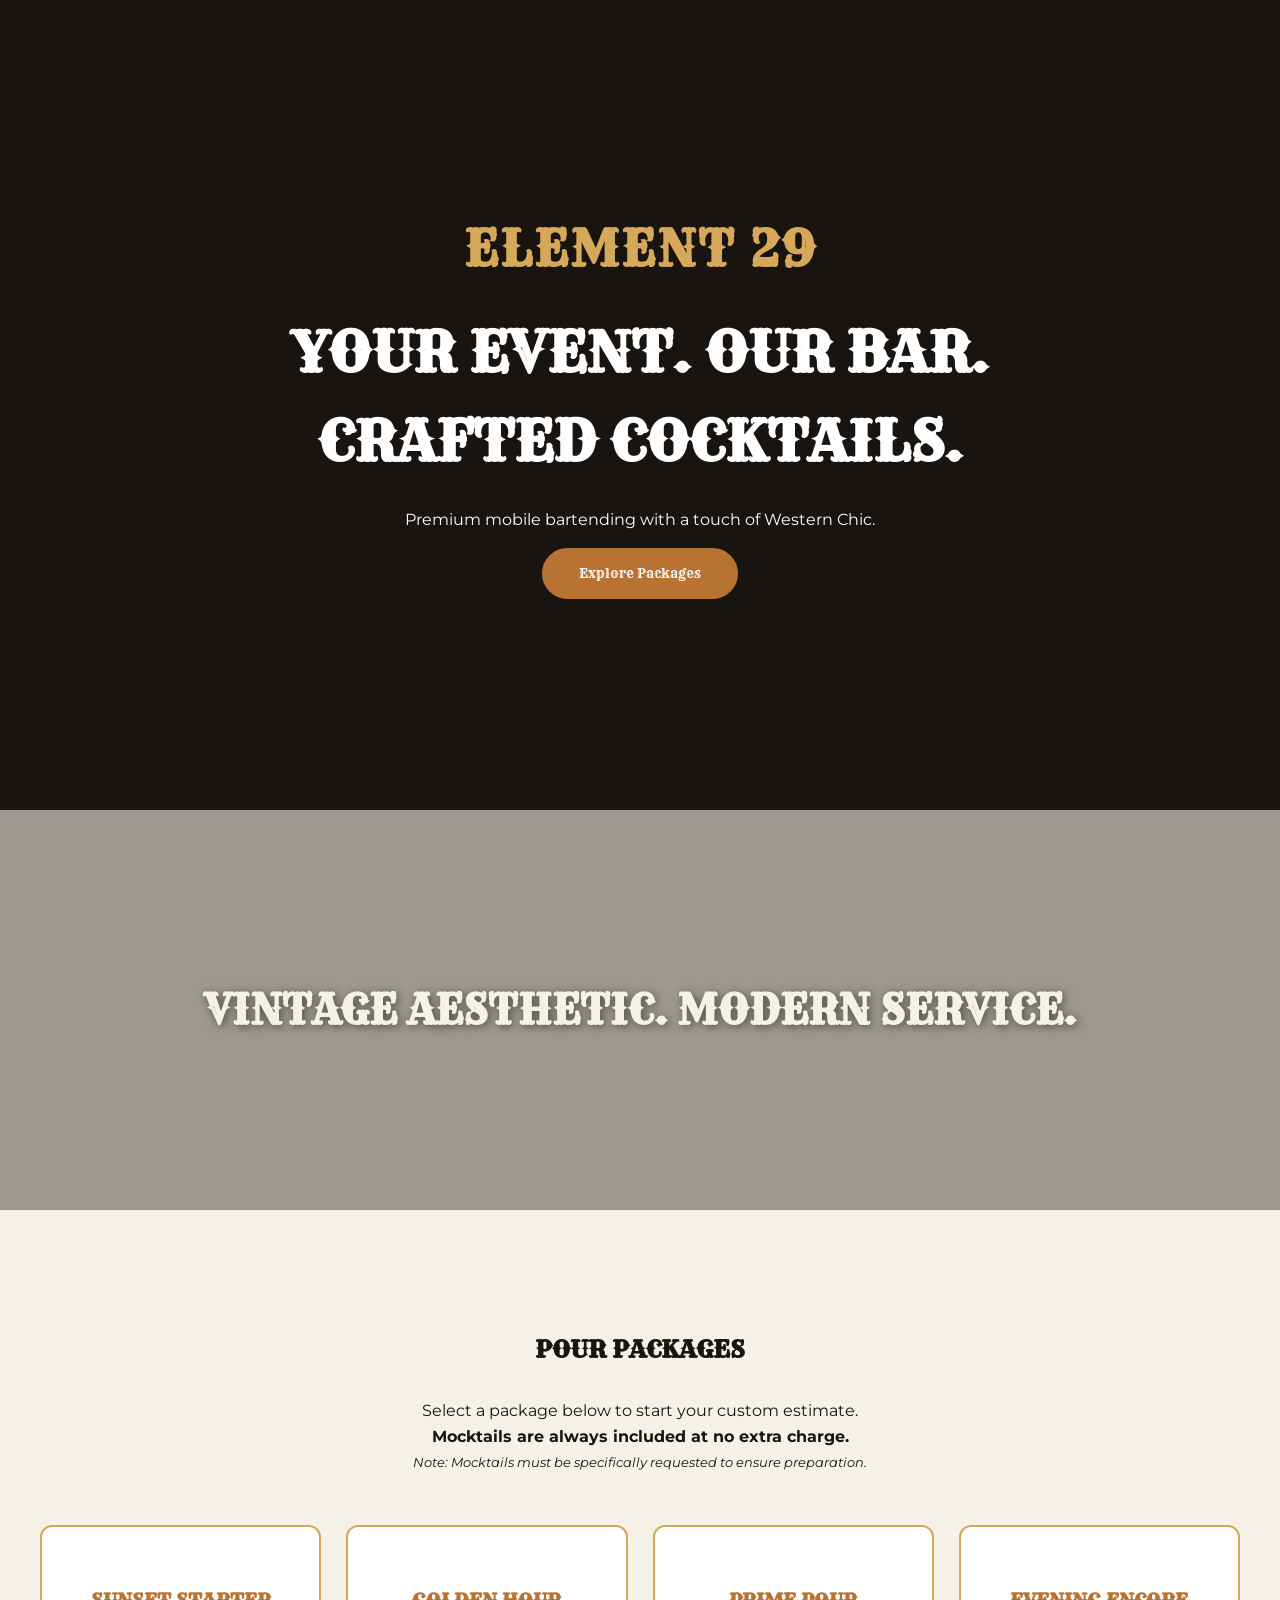
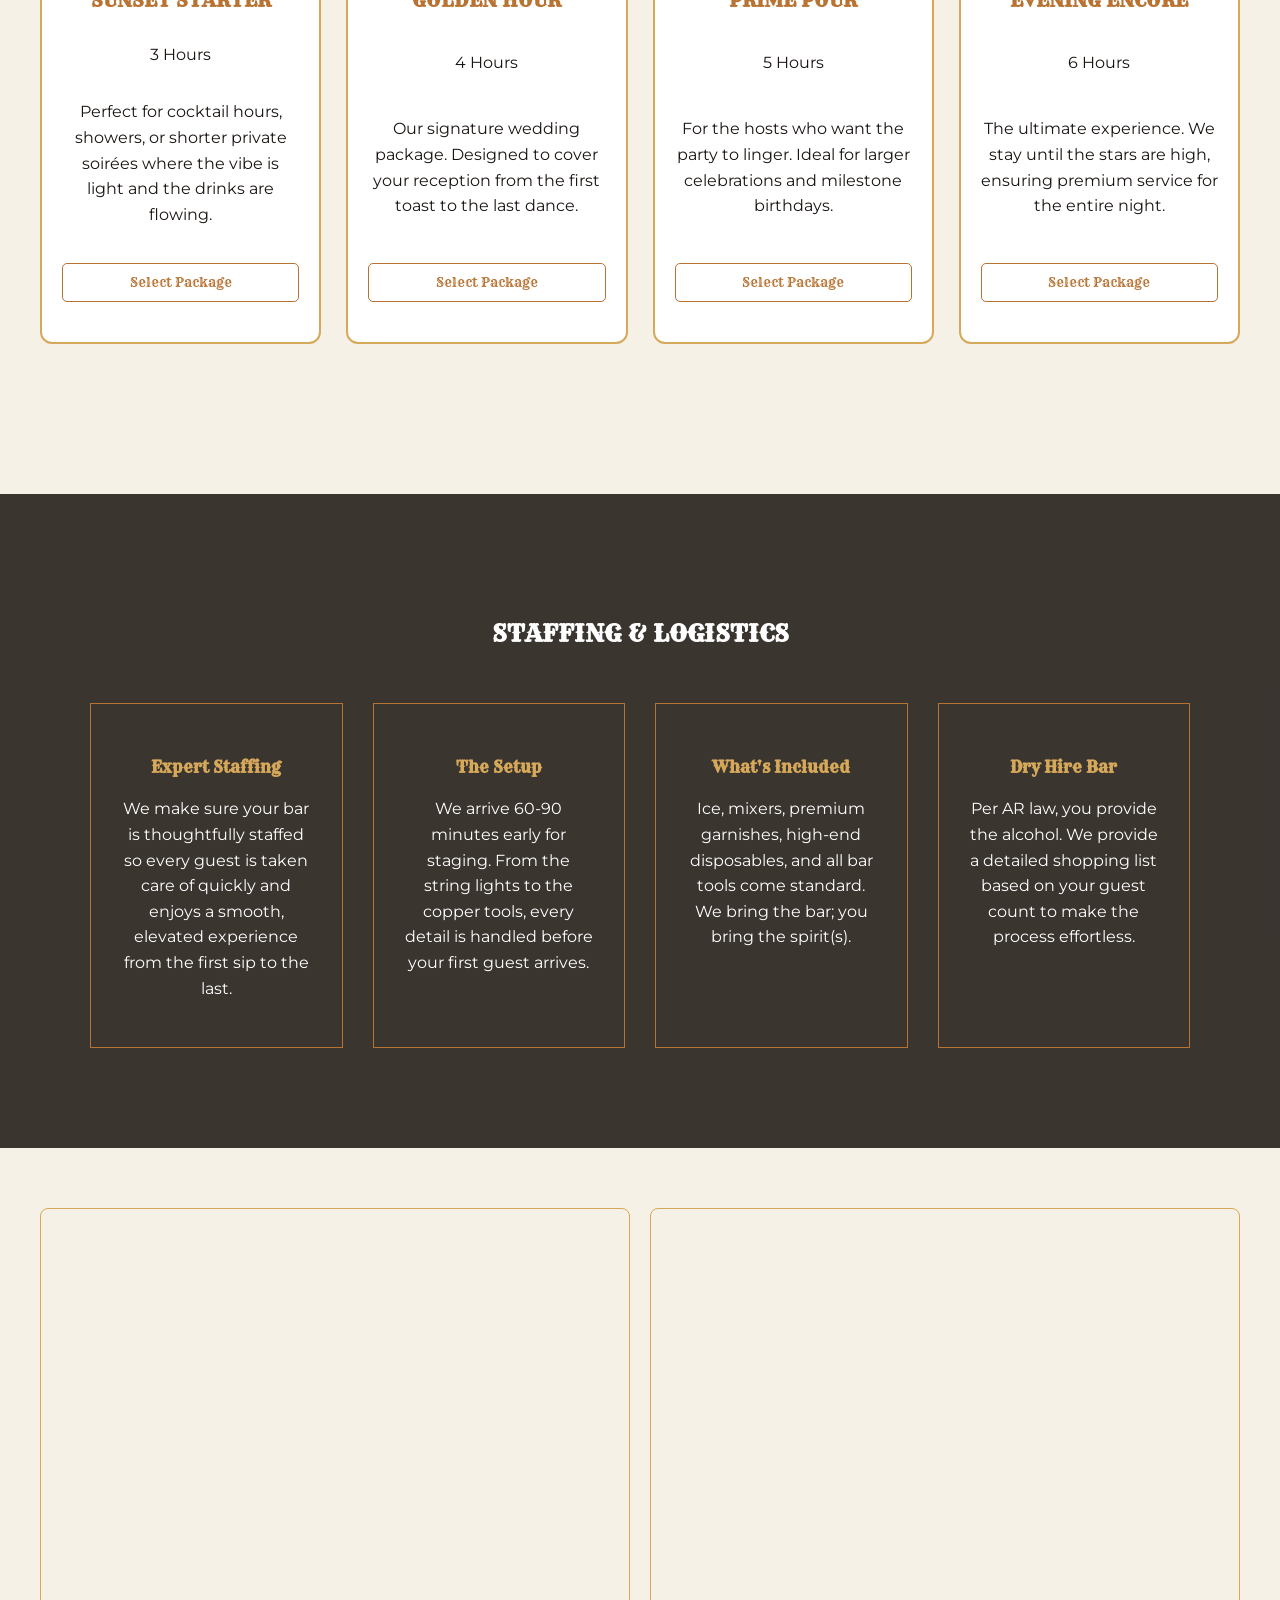
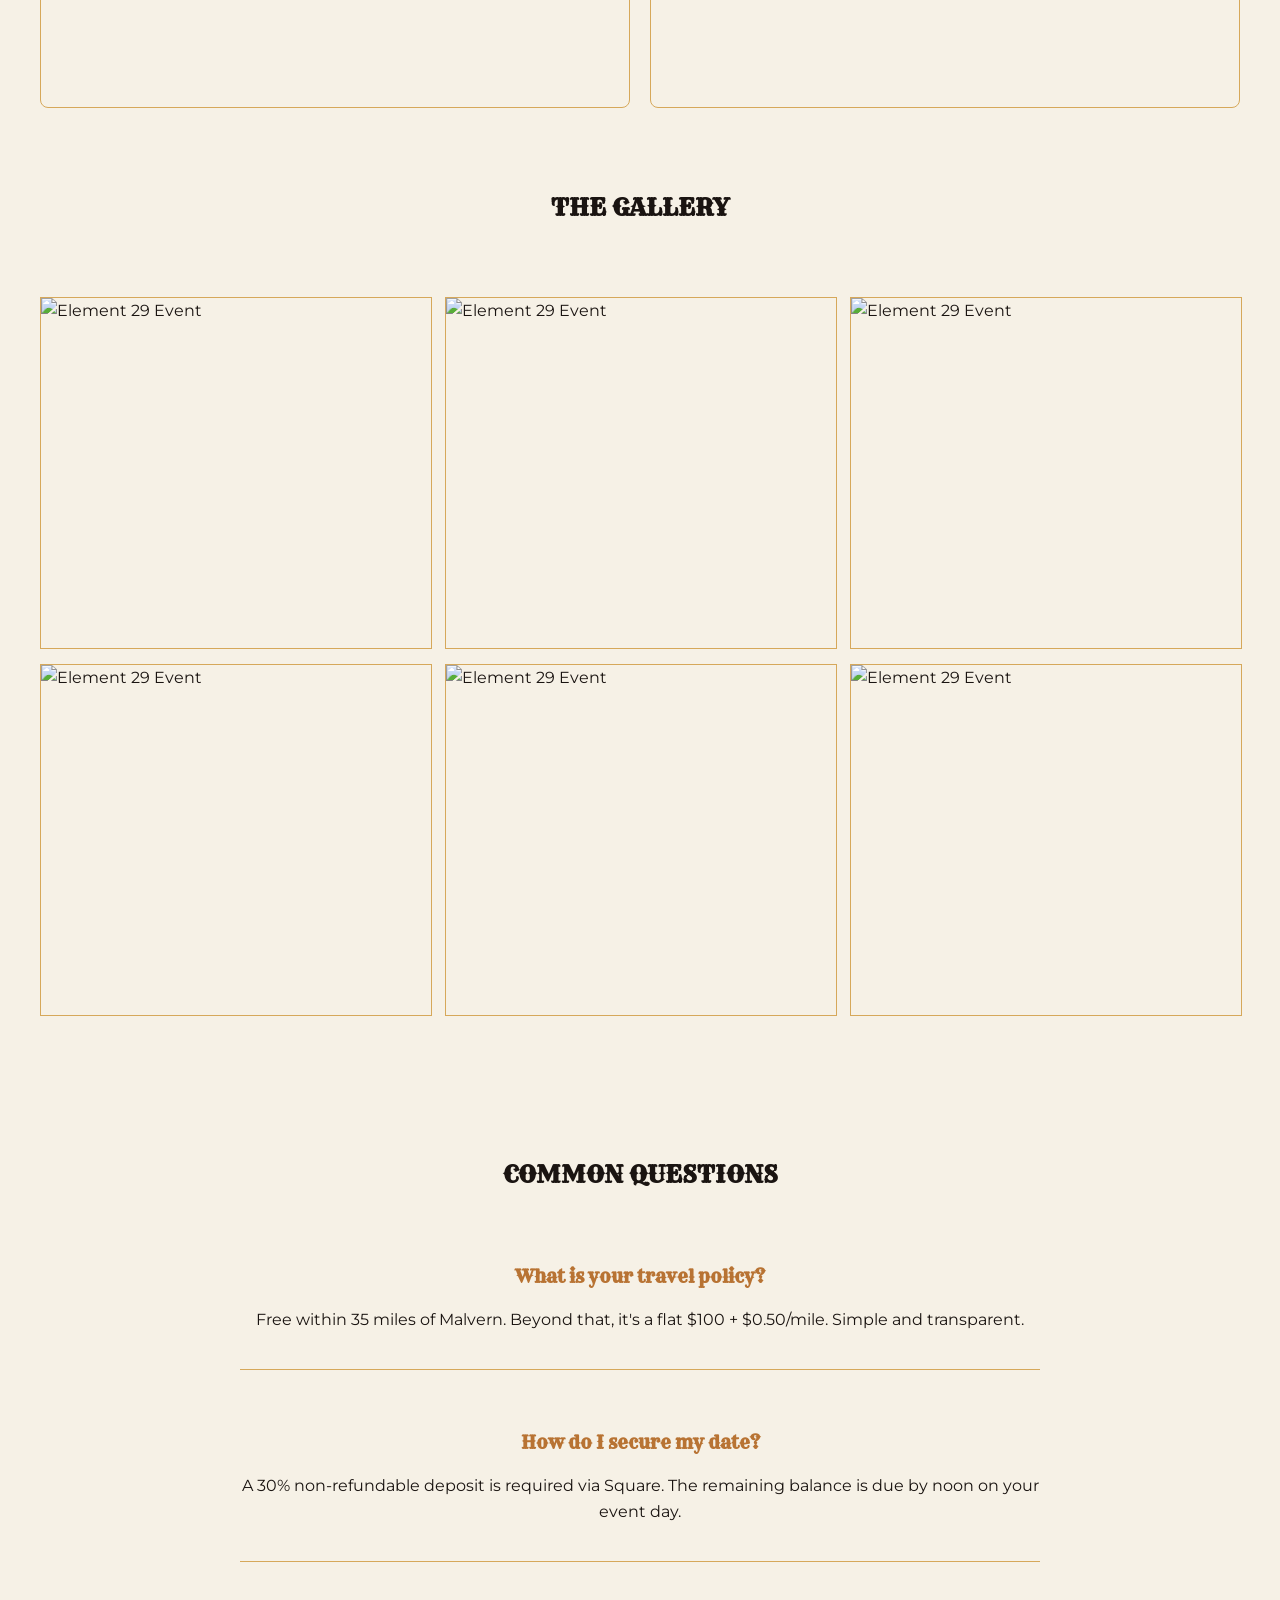
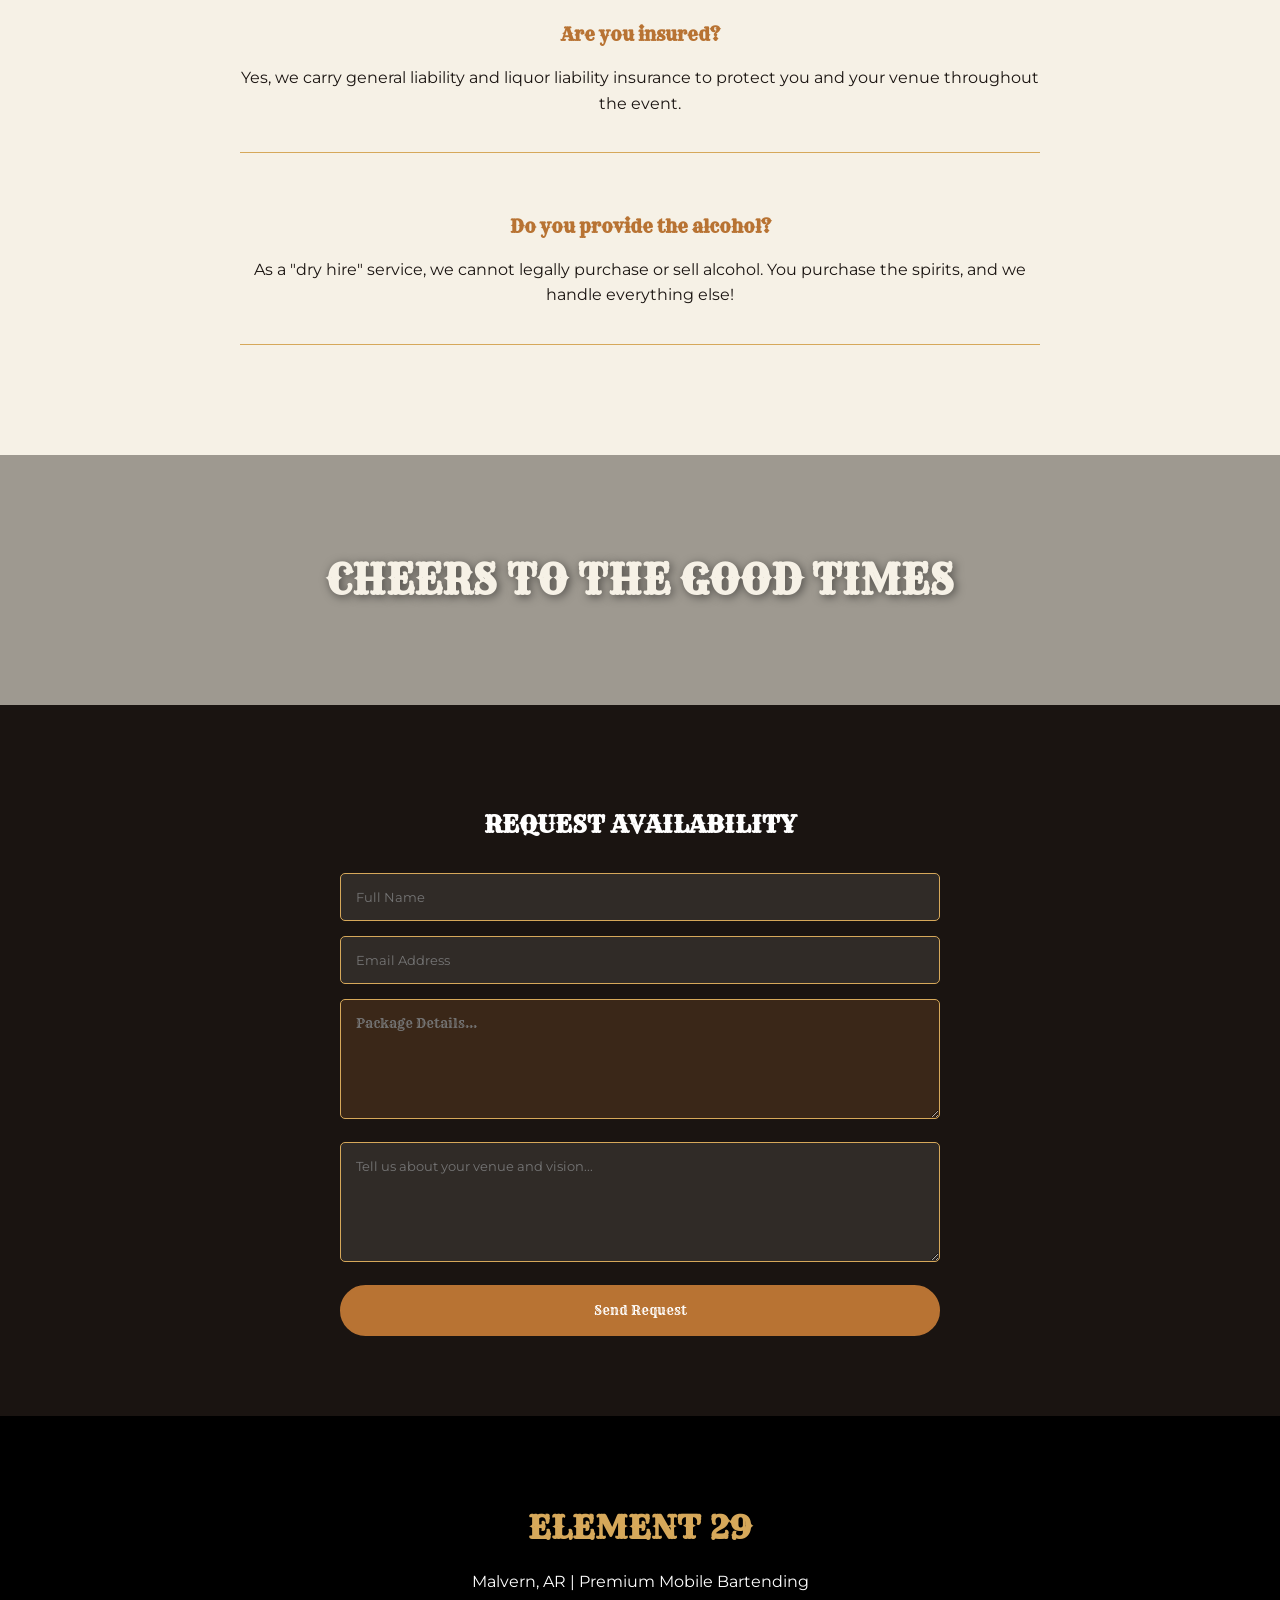
==== index.html @ d972f4d4 "Add files via upload" ====
<!DOCTYPE html>
<html lang="en">
<head>
    <meta charset="UTF-8">
    <meta name="viewport" content="width=device-width, initial-scale=1.0">
    <title>Element 29 | Mobile Bartending</title>
    <link rel="preconnect" href="https://fonts.googleapis.com">
    <link rel="preconnect" href="https://fonts.gstatic.com" crossorigin>
    <link href="https://fonts.googleapis.com/css2?family=Cinzel+Decorative:wght@400;700&family=Rye&family=Montserrat:wght@300;400;600&display=swap" rel="stylesheet">
    <link rel="stylesheet" href="styles.css">
</head>
<body>

    <header class="hero">
        <div class="hero-bg" style="background-image: url('images/hero.jpg');"></div>
        <div class="hero-overlay"></div>
        <div class="hero-content">
            <h1 class="brand-title western-text">Element 29</h1>
            <h2 class="headline">Your event. Our bar. <br>Crafted cocktails.</h2>
            <p class="subhead">Premium mobile bartending with a touch of Western Chic.</p>
            <div class="hero-actions">
                <button class="btn btn-primary" onclick="scrollToSection('packages')">Explore Packages</button>
            </div>
        </div>
    </header>

    <section class="lifestyle-break">
        <div class="break-img" style="background-image: url('images/lifestyle1.jpg');">
            <div class="break-overlay">
                <h2 class="western-text">Vintage Aesthetic. Modern Service.</h2>
            </div>
        </div>
    </section>

    <section class="packages" id="packages">
        <h2 class="section-title western-text">Pour Packages</h2>
        <p class="section-desc">Select a package below to start your custom estimate. <br>
            <strong>Mocktails are always included at no extra charge.</strong><br>
            <small><i>Note: Mocktails must be specifically requested to ensure preparation.</i></small>
        </p>
        
        <div class="package-cards">
            <div class="card" onclick="selectPackage('Sunset Starter', 3)">
                <h3 class="western-text">Sunset Starter</h3>
                <p class="hours">3 Hours</p>
                <p class="pkg-detail">Perfect for cocktail hours, showers, or shorter private soirées where the vibe is light and the drinks are flowing.</p>
                <button class="btn-select">Select Package</button>
            </div>
            <div class="card" onclick="selectPackage('Golden Hour', 4)">
                <h3 class="western-text">Golden Hour</h3>
                <p class="hours">4 Hours</p>
                <p class="pkg-detail">Our signature wedding package. Designed to cover your reception from the first toast to the last dance.</p>
                <button class="btn-select">Select Package</button>
            </div>
            <div class="card" onclick="selectPackage('Prime Pour', 5)">
                <h3 class="western-text">Prime Pour</h3>
                <p class="hours">5 Hours</p>
                <p class="pkg-detail">For the hosts who want the party to linger. Ideal for larger celebrations and milestone birthdays.</p>
                <button class="btn-select">Select Package</button>
            </div>
            <div class="card" onclick="selectPackage('Evening Encore', 6)">
                <h3 class="western-text">Evening Encore</h3>
                <p class="hours">6 Hours</p>
                <p class="pkg-detail">The ultimate experience. We stay until the stars are high, ensuring premium service for the entire night.</p>
                <button class="btn-select">Select Package</button>
            </div>
        </div>
    </section>

    <section id="customizer" class="customizer hidden" style="background-image: url('images/calc-bg.jpg');">
        <div class="calc-container">
            <h3 id="selected-pkg-name" class="western-text">Customize Your Pour</h3>
            <div class="calc-grid">
                <div class="input-group">
                    <label>Guest Count</label>
                    <input type="number" id="calc-guests" value="50" oninput="updateEstimate()">
                </div>
                <div class="input-group">
                    <label>Miles from Hot Springs</label>
                    <input type="number" id="calc-miles" value="0" oninput="updateEstimate()">
                </div>
                <div class="input-group">
                    <label>Extra Hours</label>
                    <input type="number" id="calc-extra-hours" value="0" min="0" oninput="updateEstimate()">
                </div>
                <div class="input-group checkbox-group">
                    <div class="checkbox-container">
                        <input type="checkbox" id="calc-menu" onchange="updateEstimate()">
                        <label>Custom Menu/Signage Upgrade (+$150)</label>
                    </div>
                    <p class="upgrade-desc">Elevate your bar with a custom-designed menu and professional floral/decor accents that match your event’s specific color palette and theme.</p>
                </div>
            </div>

            <div class="estimate-box">
                <div id="estimate-total">$0.00</div>
                <p id="estimate-details">Select options for breakdown</p>
                <button class="btn btn-primary" onclick="scrollToSection('booking')">Request Availability</button>
            </div>
        </div>
    </section>

    <section class="logistics-section" style="background-image: url('images/logistics-bg.jpg');">
        <div class="logistics-overlay">
            <h2 class="section-title white western-text">Staffing & Logistics</h2>
            <div class="logistics-grid">
                <div class="log-card">
                    <h4>Expert Staffing</h4>
                    <p>We make sure your bar is thoughtfully staffed so every guest is taken care of quickly and enjoys a smooth, elevated experience from the first sip to the last.</p>
                </div>
                <div class="log-card">
                    <h4>The Setup</h4>
                    <p>We arrive 60-90 minutes early for staging. From the string lights to the copper tools, every detail is handled before your first guest arrives.</p>
                </div>
                <div class="log-card">
                    <h4>What's Included</h4>
                    <p>Ice, mixers, premium garnishes, high-end disposables, and all bar tools come standard. We bring the bar; you bring the spirit(s).</p>
                </div>
                <div class="log-card">
                    <h4>Dry Hire Bar</h4>
                    <p>Per AR law, you provide the alcohol. We provide a detailed shopping list based on your guest count to make the process effortless.</p>
                </div>
            </div>
        </div>
    </section>

    <section class="mid-page-photo">
        <div class="photo-container">
            <div class="split-photo" style="background-image: url('images/lifestyle2.jpg');"></div>
            <div class="split-photo" style="background-image: url('images/lifestyle3.jpg');"></div>
        </div>
    </section>

    <section class="gallery-section" id="gallery">
        <h2 class="section-title centered western-text">The Gallery</h2>
        <div class="gallery-grid">
            <img src="images/gal1.jpg" class="gallery-item" alt="Element 29 Event">
            <img src="images/gal2.jpg" class="gallery-item" alt="Element 29 Event">
            <img src="images/gal3.jpg" class="gallery-item" alt="Element 29 Event">
            <img src="images/gal4.jpg" class="gallery-item" alt="Element 29 Event">
            <img src="images/gal5.jpg" class="gallery-item" alt="Element 29 Event">
            <img src="images/gal6.jpg" class="gallery-item" alt="Element 29 Event">
        </div>
    </section>

    <section class="faq-section">
        <h2 class="section-title centered western-text">Common Questions</h2>
        <div class="faq-list centered">
            <div class="faq-item">
                <h5>What is your travel policy?</h5>
                <p>Free within 35 miles of Malvern. Beyond that, it's a flat $100 + $0.50/mile. Simple and transparent.</p>
            </div>
            <div class="faq-item">
                <h5>How do I secure my date?</h5>
                <p>A 30% non-refundable deposit is required via Square. The remaining balance is due by noon on your event day.</p>
            </div>
            <div class="faq-item">
                <h5>Are you insured?</h5>
                <p>Yes, we carry general liability and liquor liability insurance to protect you and your venue throughout the event.</p>
            </div>
            <div class="faq-item">
                <h5>Do you provide the alcohol?</h5>
                <p>As a "dry hire" service, we cannot legally purchase or sell alcohol. You purchase the spirits, and we handle everything else!</p>
            </div>
        </div>
    </section>

    <section class="lifestyle-break mini">
        <div class="break-img" style="background-image: url('images/lifestyle4.jpg');">
            <div class="break-overlay">
                <h2 class="western-text">Cheers to the Good Times</h2>
            </div>
        </div>
    </section>

    <section class="booking-section" id="booking">
        <div class="form-container">
            <h2 class="section-title centered western-text">Request Availability</h2>
            <form action="ACTION_URL" method="POST" class="western-form">
                <input type="text" name="name" placeholder="Full Name" required>
                <input type="email" name="email" placeholder="Email Address" required>
                <textarea name="summary" id="form-summary" readonly placeholder="Package Details..."></textarea>
                <textarea name="notes" placeholder="Tell us about your venue and vision..."></textarea>
                <button type="submit" class="btn btn-primary full-width">Send Request</button>
            </form>
        </div>
    </section>

    <footer>
        <h2 class="footer-brand western-text">Element 29</h2>
        <p>Malvern, AR | Premium Mobile Bartending</p>
    </footer>

    <script src="script.js"></script>
</body>
</html>
---- styles.css ----
:root {
    --cream: #F6F1E6;
    --espresso: #1A1411;
    --copper: #B87333;
    --gold: #D6A85A;
    --font-heading: 'Cinzel Decorative', serif;
    --font-western: 'Rye', cursive;
    --font-body: 'Montserrat', sans-serif;
}

body { background-color: var(--cream); color: var(--espresso); font-family: var(--font-body); margin: 0; line-height: 1.6; }
h1, h2, h3 { font-family: var(--font-western); text-transform: uppercase; }
.western-text { font-family: var(--font-western) !important; }
.section-title { text-align: center; margin-bottom: 30px; }
.centered { text-align: center; width: 100%; display: flex; flex-direction: column; align-items: center; }

/* HERO restoration */
.hero {
    height: 90vh; display: flex; align-items: center; justify-content: center;
    text-align: center; position: relative; background: var(--espresso);
}
.hero-bg { position: absolute; width: 100%; height: 100%; background-size: cover; background-position: center; opacity: 0.7; }
.hero-overlay { position: absolute; width: 100%; height: 100%; background: linear-gradient(to bottom, transparent, rgba(26,20,17,0.8)); }
.hero-content { position: relative; z-index: 2; color: white; padding: 20px; }
.brand-title { font-size: 3rem; letter-spacing: 2px; color: var(--gold); margin: 0; }
.headline { font-size: 3.5rem; font-family: var(--font-western); margin: 20px 0; color: white; }

/* LIFESTYLE BREAKS (New Photo Areas) */
.lifestyle-break {
    height: 400px; width: 100%; overflow: hidden; position: relative;
}
.lifestyle-break.mini { height: 250px; }
.break-img {
    width: 100%; height: 100%; background-size: cover; background-position: center; background-attachment: fixed;
}
.break-overlay {
    position: absolute; top: 0; left: 0; width: 100%; height: 100%;
    background: rgba(26, 20, 17, 0.4); display: flex; align-items: center; justify-content: center;
}
.break-overlay h2 {
    color: var(--cream); font-size: 2.5rem; text-shadow: 2px 2px 10px rgba(0,0,0,0.5);
}

.mid-page-photo { padding: 60px 20px; background: var(--cream); }
.photo-container { display: flex; gap: 20px; max-width: 1200px; margin: 0 auto; height: 500px; }
.split-photo { flex: 1; background-size: cover; background-position: center; border: 1px solid var(--gold); border-radius: 8px; }

/* PACKAGES */
.packages { padding: 100px 20px; text-align: center; }
.package-cards { display: grid; grid-template-columns: repeat(auto-fit, minmax(250px, 1fr)); gap: 25px; max-width: 1200px; margin: 50px auto; }
.card { 
    background: white; border: 2px solid var(--gold); padding: 40px 20px; border-radius: 12px; 
    transition: 0.3s; cursor: pointer; display: flex; flex-direction: column; justify-content: space-between;
}
.card:hover { transform: translateY(-10px); box-shadow: 0 10px 30px rgba(184,115,51,0.2); }
.card h3 { color: var(--copper); margin-bottom: 10px; }

/* LOGISTICS */
.logistics-section { background-size: cover; background-attachment: fixed; position: relative; }
.logistics-overlay { background: rgba(26,20,17,0.85); padding: 100px 20px; }
.logistics-grid { display: grid; grid-template-columns: repeat(auto-fit, minmax(250px, 1fr)); gap: 30px; max-width: 1100px; margin: 50px auto 0; }
.log-card { border: 1px solid var(--copper); padding: 30px; color: white; text-align: center; }
.log-card h4 { color: var(--gold); font-family: var(--font-western); margin-bottom: 15px; }
.white { color: white; }

/* BUTTONS */
.btn { padding: 15px 35px; border-radius: 50px; border: 2px solid var(--copper); cursor: pointer; transition: 0.3s; font-family: var(--font-western); }
.btn-primary { background: var(--copper); color: white; }
.btn-primary:hover { background: transparent; color: var(--copper); box-shadow: 0 0 20px var(--gold); }
.btn-select { background: transparent; color: var(--copper); border: 1px solid var(--copper); padding: 10px 20px; margin-top: 20px; font-family: var(--font-western); cursor: pointer; border-radius: 5px; }
.full-width { width: 100%; }

/* GALLERY */
.gallery-grid { display: grid; grid-template-columns: repeat(auto-fit, minmax(300px, 1fr)); gap: 15px; padding: 40px; max-width: 1200px; margin: 0 auto; }
.gallery-item { width: 100%; height: 350px; object-fit: cover; border: 1px solid var(--gold); }

/* CUSTOMIZER Aesthetic Update */
.customizer { padding: 80px 20px; background-size: cover; background-attachment: fixed; display: flex; justify-content: center; }
.calc-container { background: rgba(246, 241, 230, 0.98); max-width: 800px; width: 100%; padding: 50px; border-radius: 15px; border: 3px double var(--copper); text-align: center; }
.calc-grid { display: grid; grid-template-columns: repeat(auto-fit, minmax(200px, 1fr)); gap: 20px; margin-bottom: 30px; }

.input-group label { display: block; font-family: var(--font-western); margin-bottom: 10px; color: var(--espresso); font-size: 0.9rem; }
.input-group input[type="number"] { 
    width: 100%; padding: 12px; border: 1px solid var(--copper); background: var(--cream); 
    font-family: var(--font-western); color: var(--espresso); border-radius: 5px; box-sizing: border-box;
}

.checkbox-group { 
    grid-column: 1 / -1; display: flex; flex-direction: column !important; align-items: center; 
    padding: 20px; background: rgba(184, 115, 51, 0.05); border-radius: 10px;
}
.checkbox-container { display: flex; align-items: center; gap: 10px; margin-bottom: 5px; }
.upgrade-desc { font-size: 0.85rem; color: var(--espresso); max-width: 500px; opacity: 0.8; font-style: italic; margin-top: 5px; }

#estimate-total { font-family: var(--font-western); font-size: 3rem; color: var(--copper); margin: 20px 0; }

/* FAQ Section */
.faq-section { padding: 80px 20px; max-width: 800px; margin: 0 auto; }
.faq-list { margin-top: 40px; }
.faq-item { margin-bottom: 30px; border-bottom: 1px solid var(--gold); padding-bottom: 20px; width: 100%; }
.faq-item h5 { font-family: var(--font-western); color: var(--copper); font-size: 1.1rem; margin-bottom: 10px; }

/* BOOKING SECTION */
.booking-section { padding: 80px 20px; background: var(--espresso); color: white; }
.form-container { max-width: 600px; margin: 0 auto; }
.western-form input, .western-form textarea {
    width: 100%; padding: 15px; margin-bottom: 15px; background: rgba(246, 241, 230, 0.1); 
    border: 1px solid var(--gold); color: white; font-family: var(--font-body); border-radius: 5px; box-sizing: border-box;
}
.western-form textarea { height: 120px; }
.western-form #form-summary { background: rgba(184, 115, 51, 0.2); font-family: var(--font-western); color: var(--gold); }

/* FOOTER */
footer { padding: 60px 20px; text-align: center; background: #000; color: white; }
.footer-brand { color: var(--gold); font-size: 2rem; margin-bottom: 10px; }

.hidden { display: none; }

@media (max-width: 768px) {
    .photo-container { flex-direction: column; height: auto; }
    .split-photo { height: 300px; }
    .break-overlay h2 { font-size: 1.5rem; }
    .headline { font-size: 2.2rem; }
}
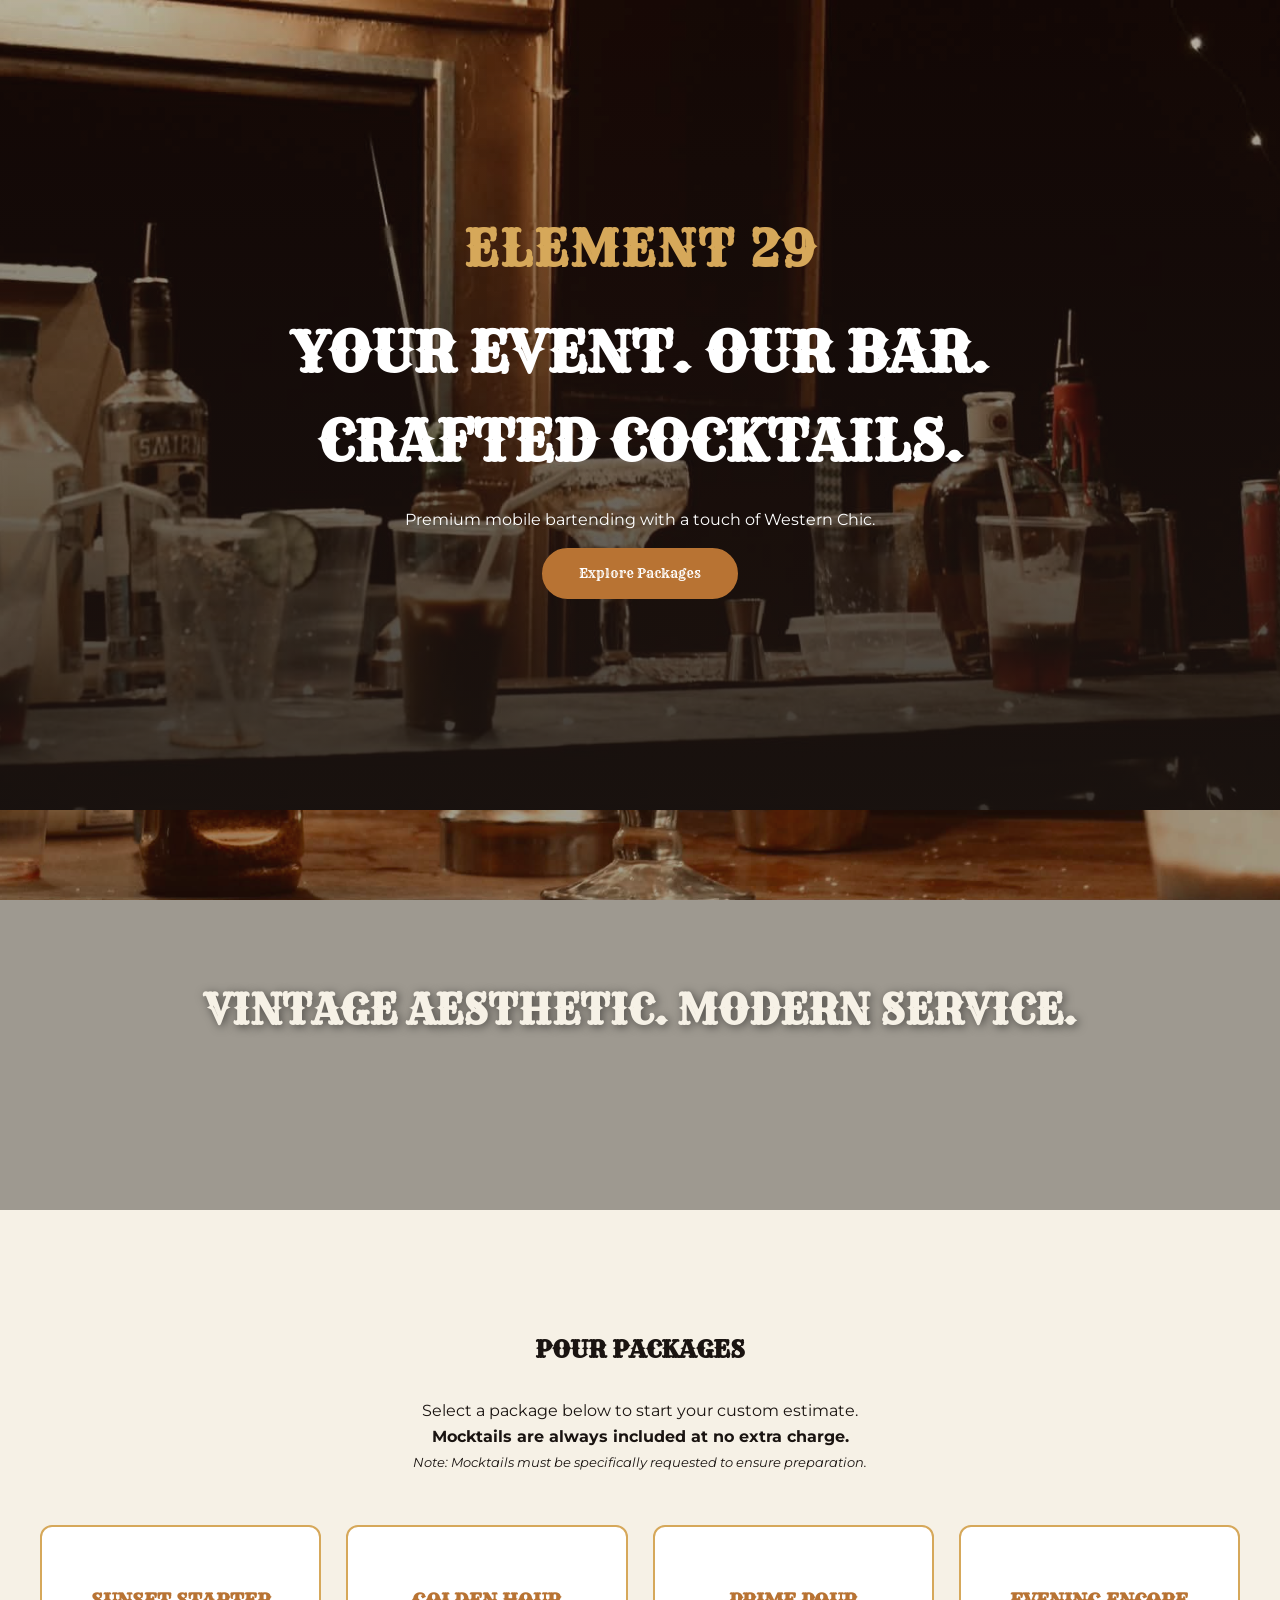
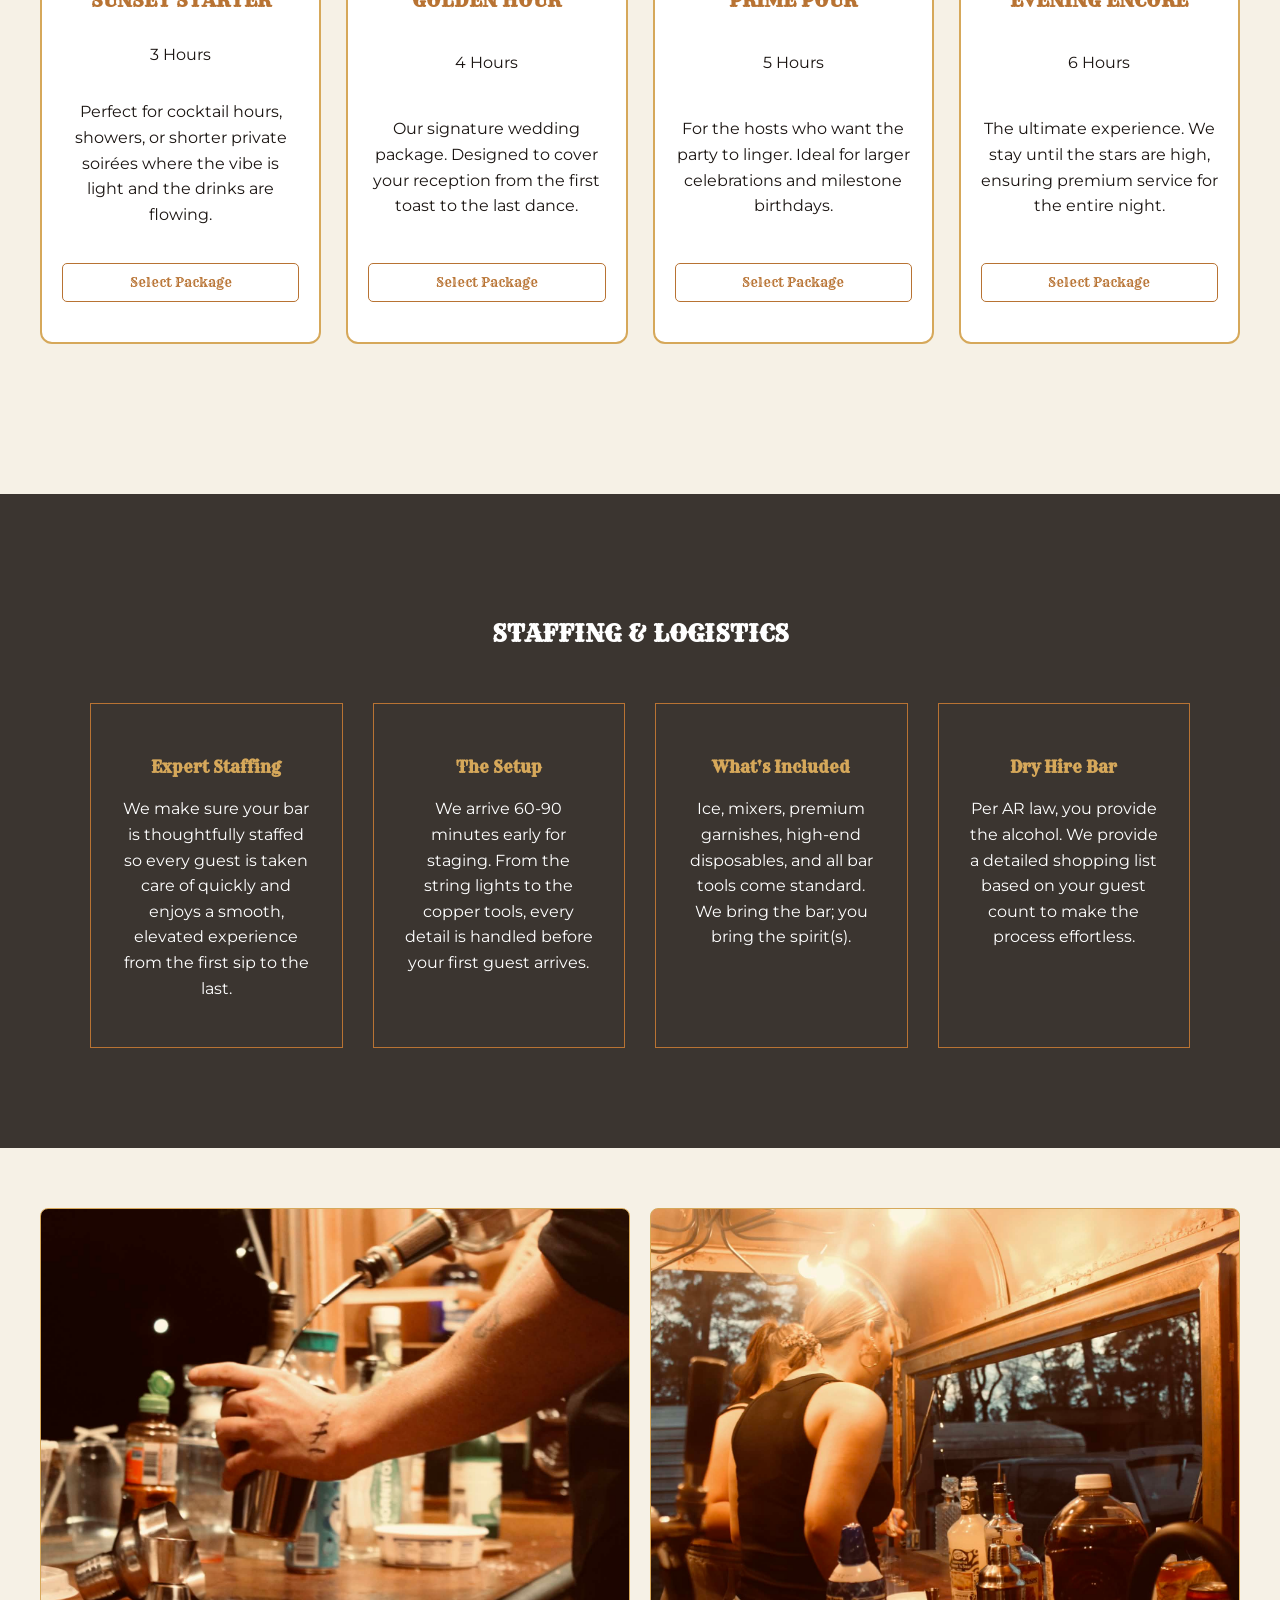
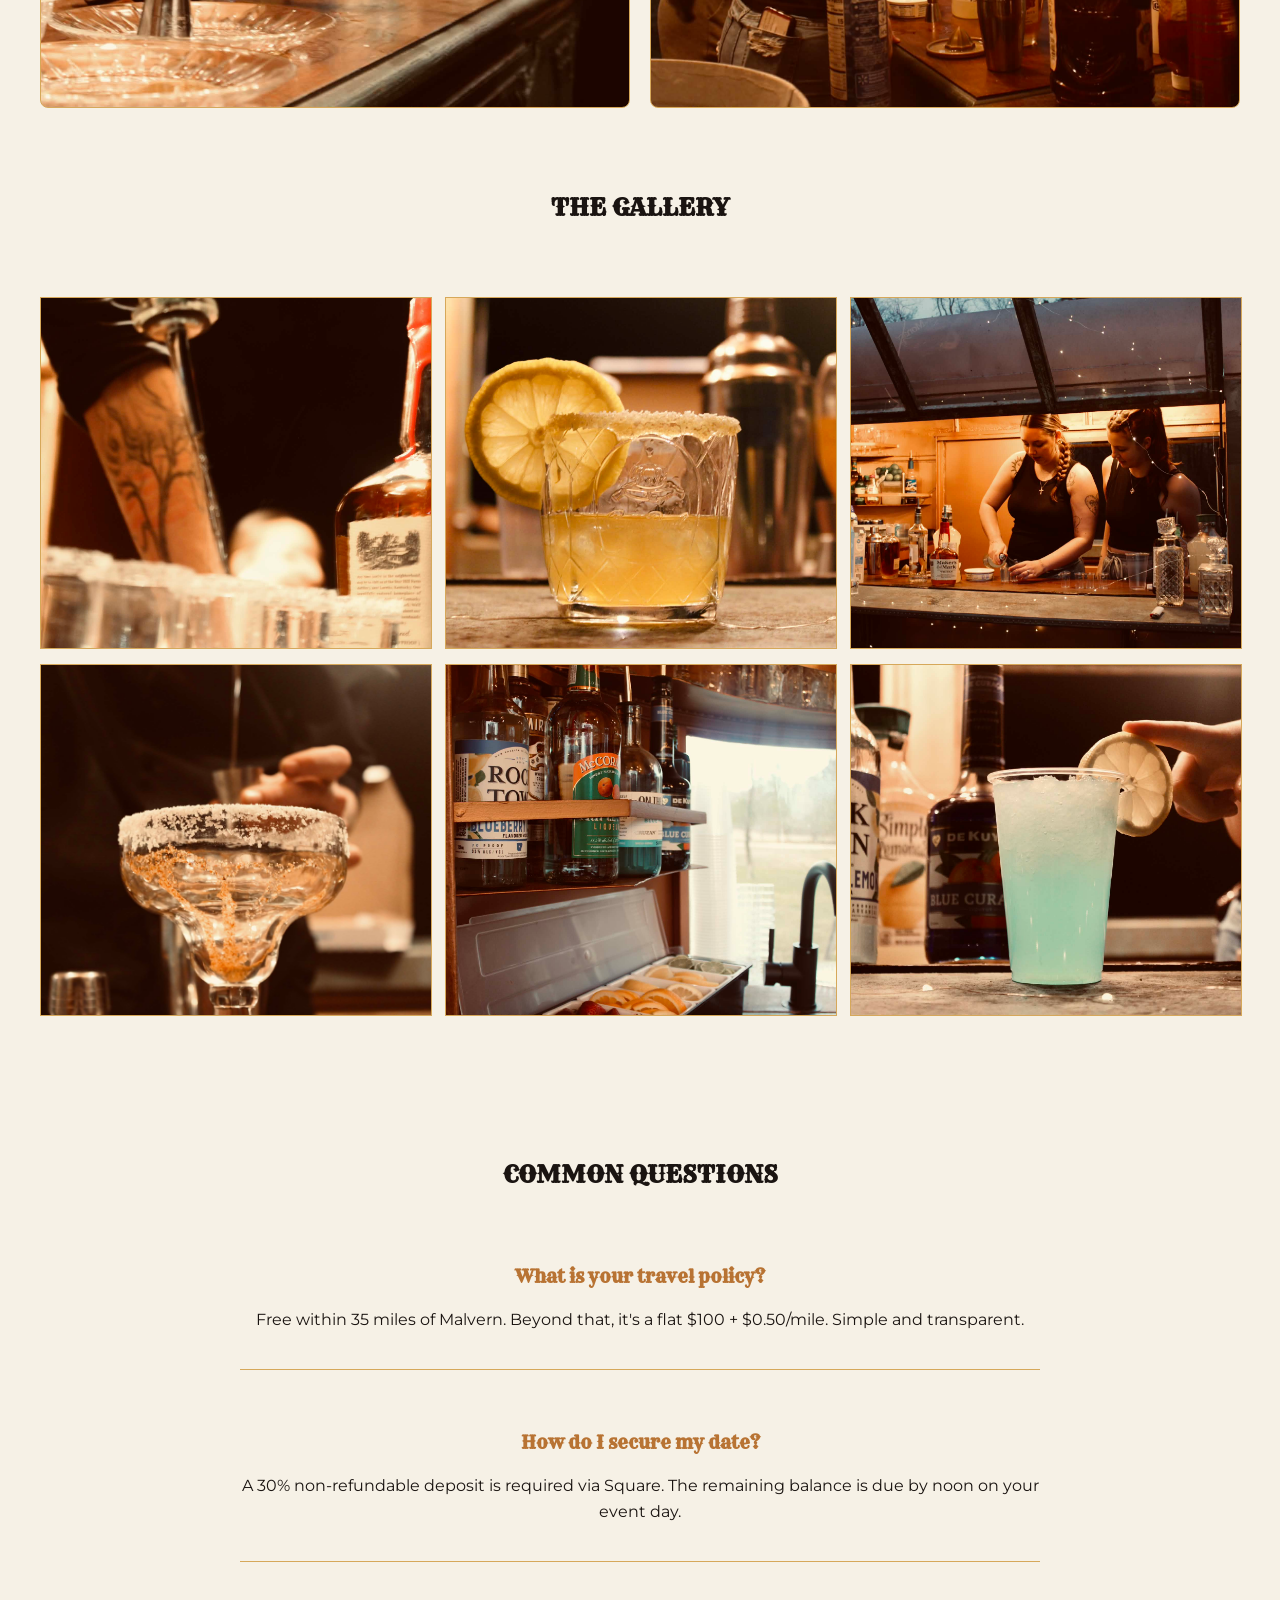
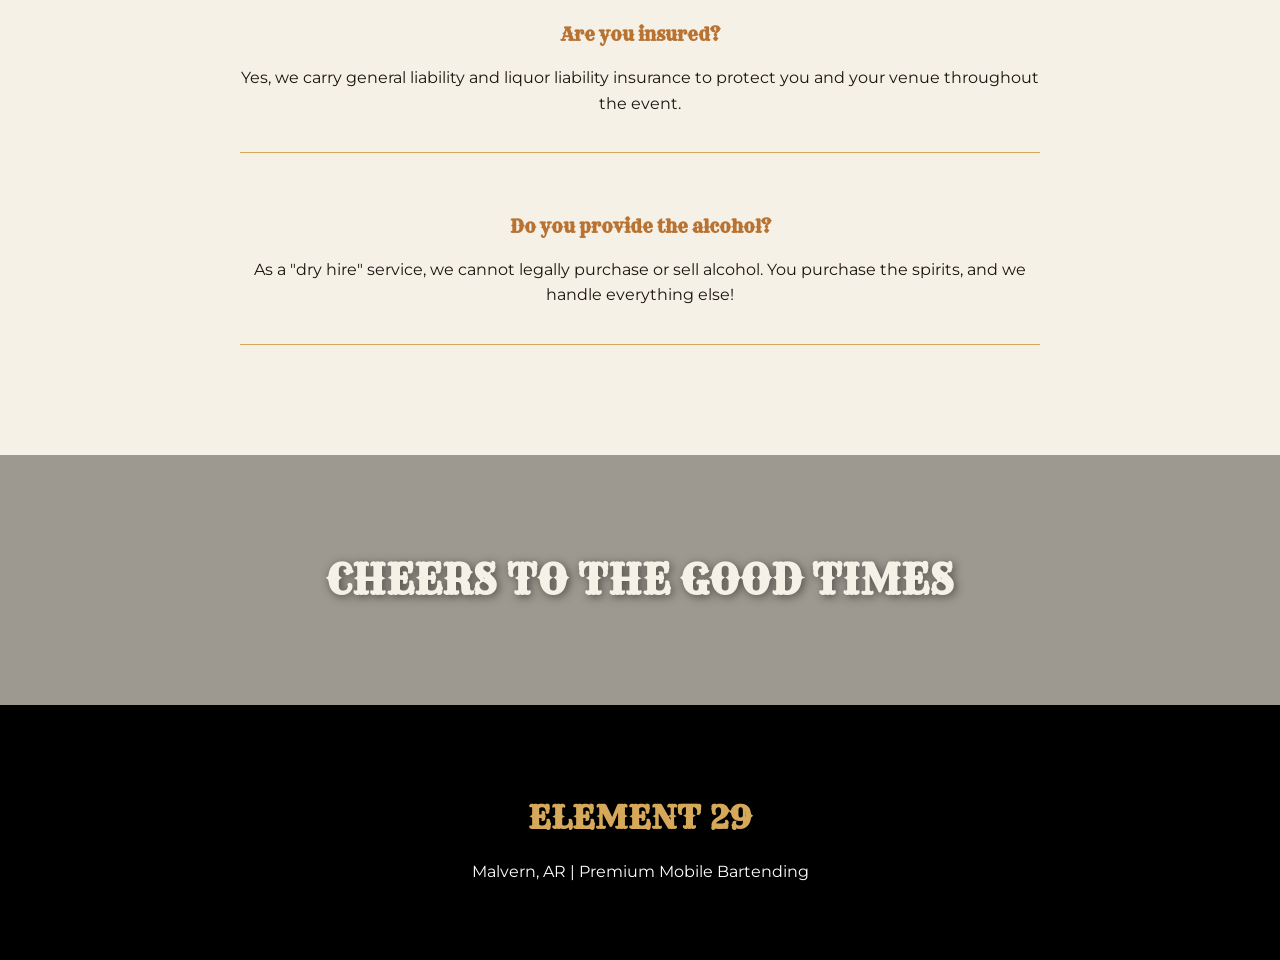
==== commit b10e8d0e: "Added square booking" ====
--- a/index.html
+++ b/index.html
@@ -173,18 +173,7 @@
         </div>
     </section>
 
-    <section class="booking-section" id="booking">
-        <div class="form-container">
-            <h2 class="section-title centered western-text">Request Availability</h2>
-            <form action="ACTION_URL" method="POST" class="western-form">
-                <input type="text" name="name" placeholder="Full Name" required>
-                <input type="email" name="email" placeholder="Email Address" required>
-                <textarea name="summary" id="form-summary" readonly placeholder="Package Details..."></textarea>
-                <textarea name="notes" placeholder="Tell us about your venue and vision..."></textarea>
-                <button type="submit" class="btn btn-primary full-width">Send Request</button>
-            </form>
-        </div>
-    </section>
+    <!-- Start Square Appointments Embed Code --><script src='https://square.site/appointments/buyer/widget/fl3yro7550391n/LXHPTP0TXZZQV.js'></script><!-- End Square Appointments Embed Code -->
 
     <footer>
         <h2 class="footer-brand western-text">Element 29</h2>
@@ -193,4 +182,5 @@
 
     <script src="script.js"></script>
 </body>
-</html>+
+</html>
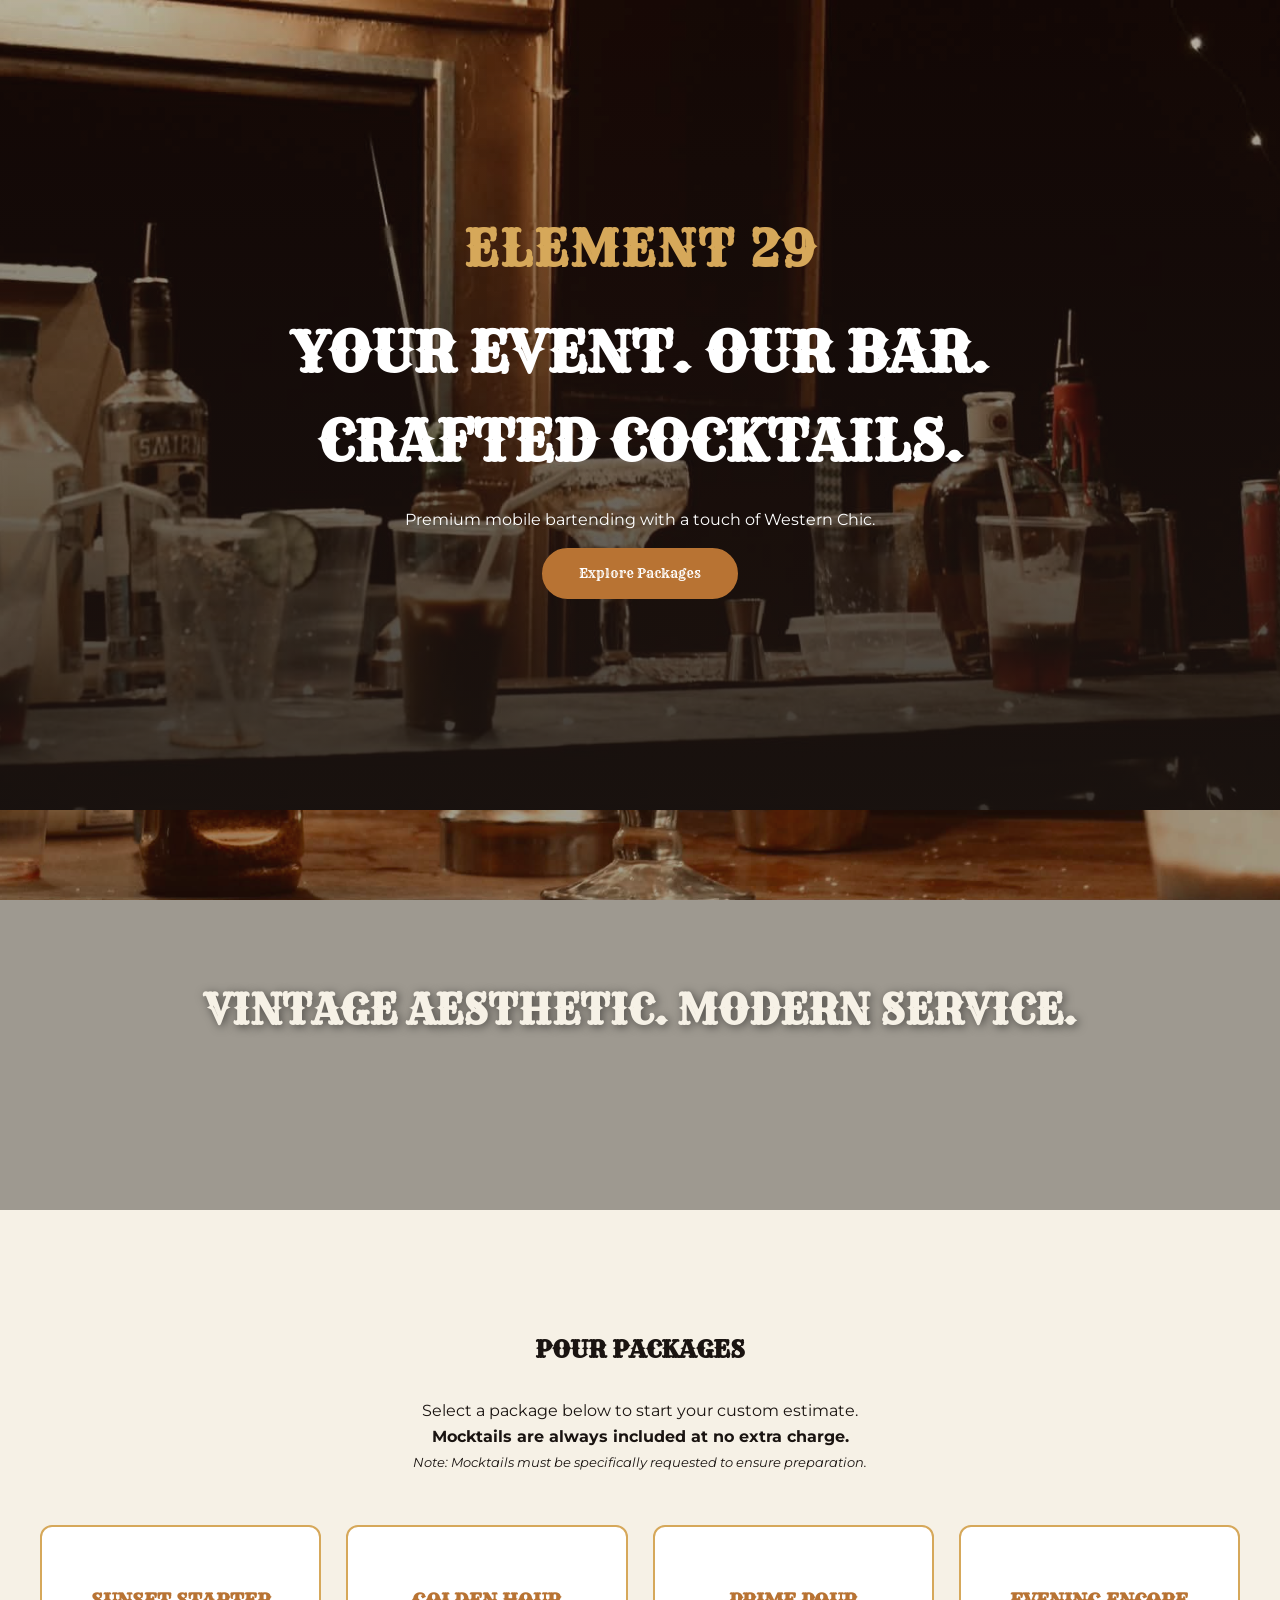
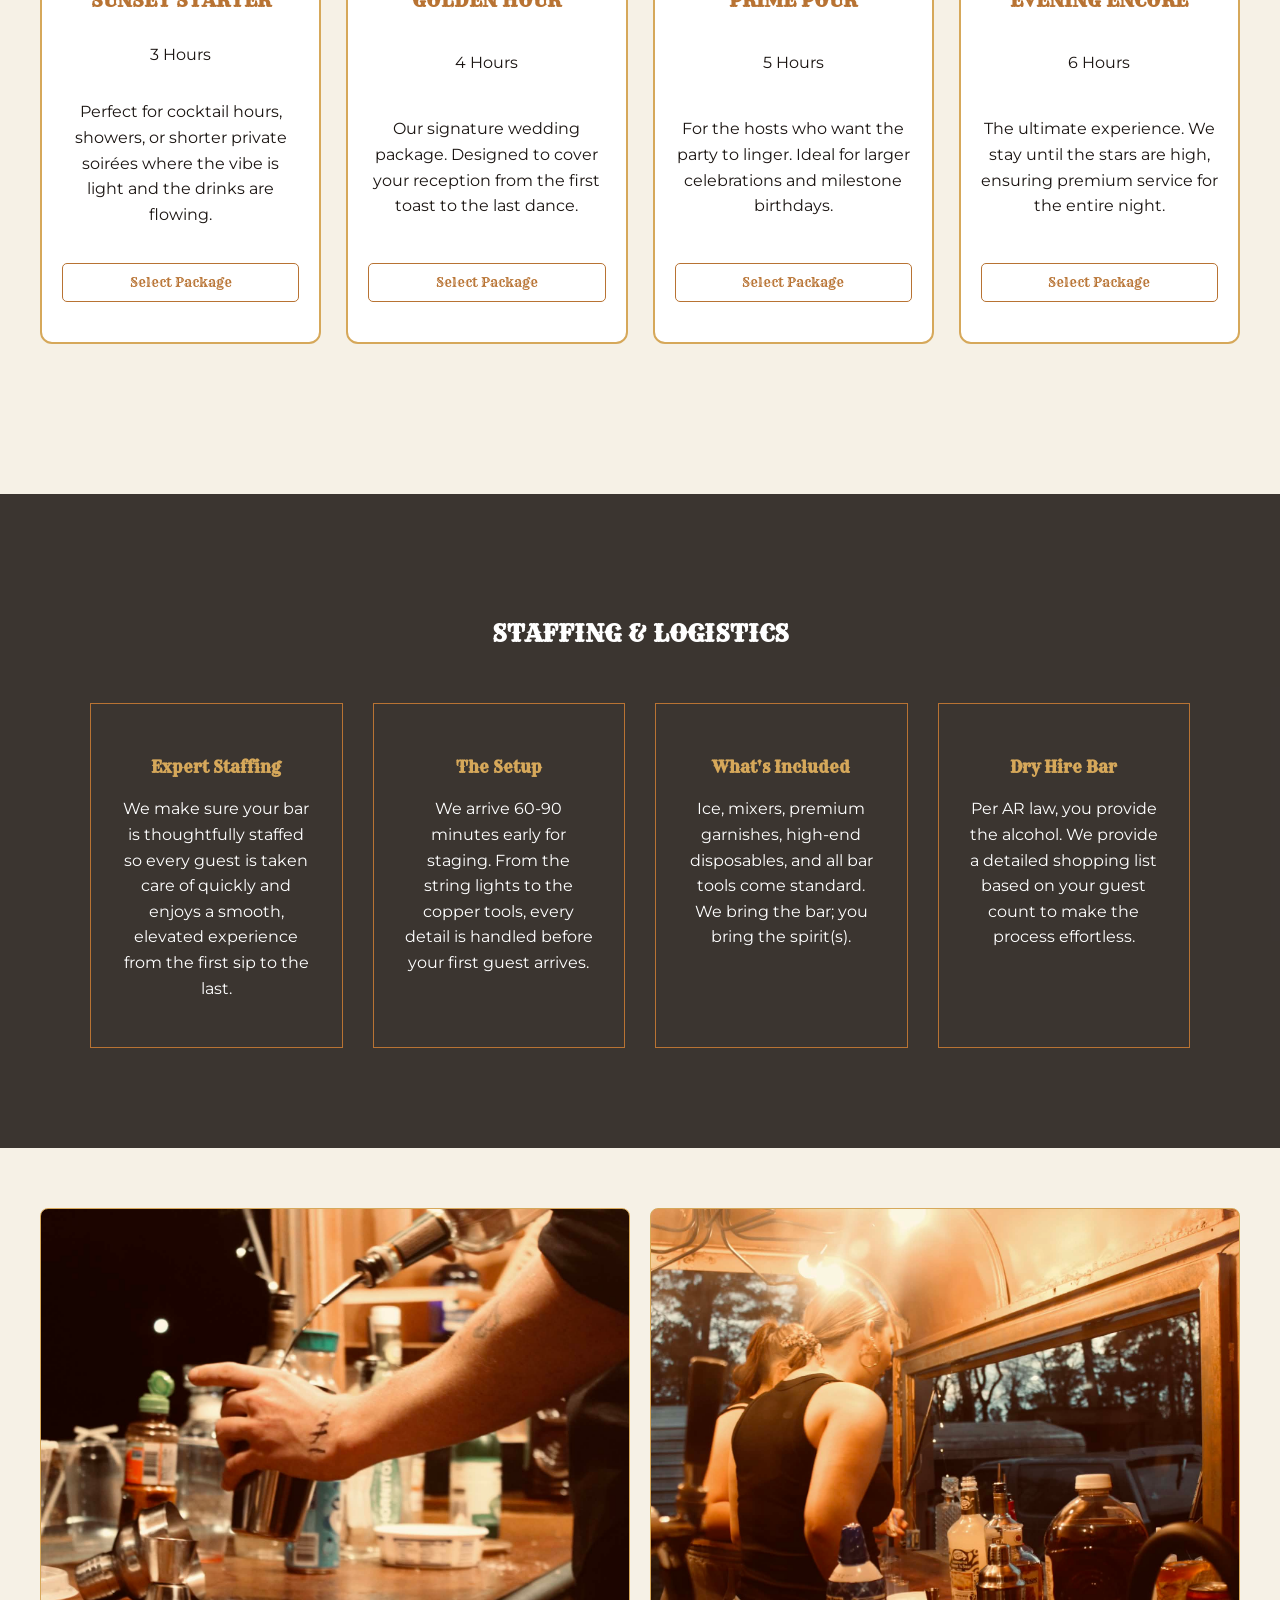
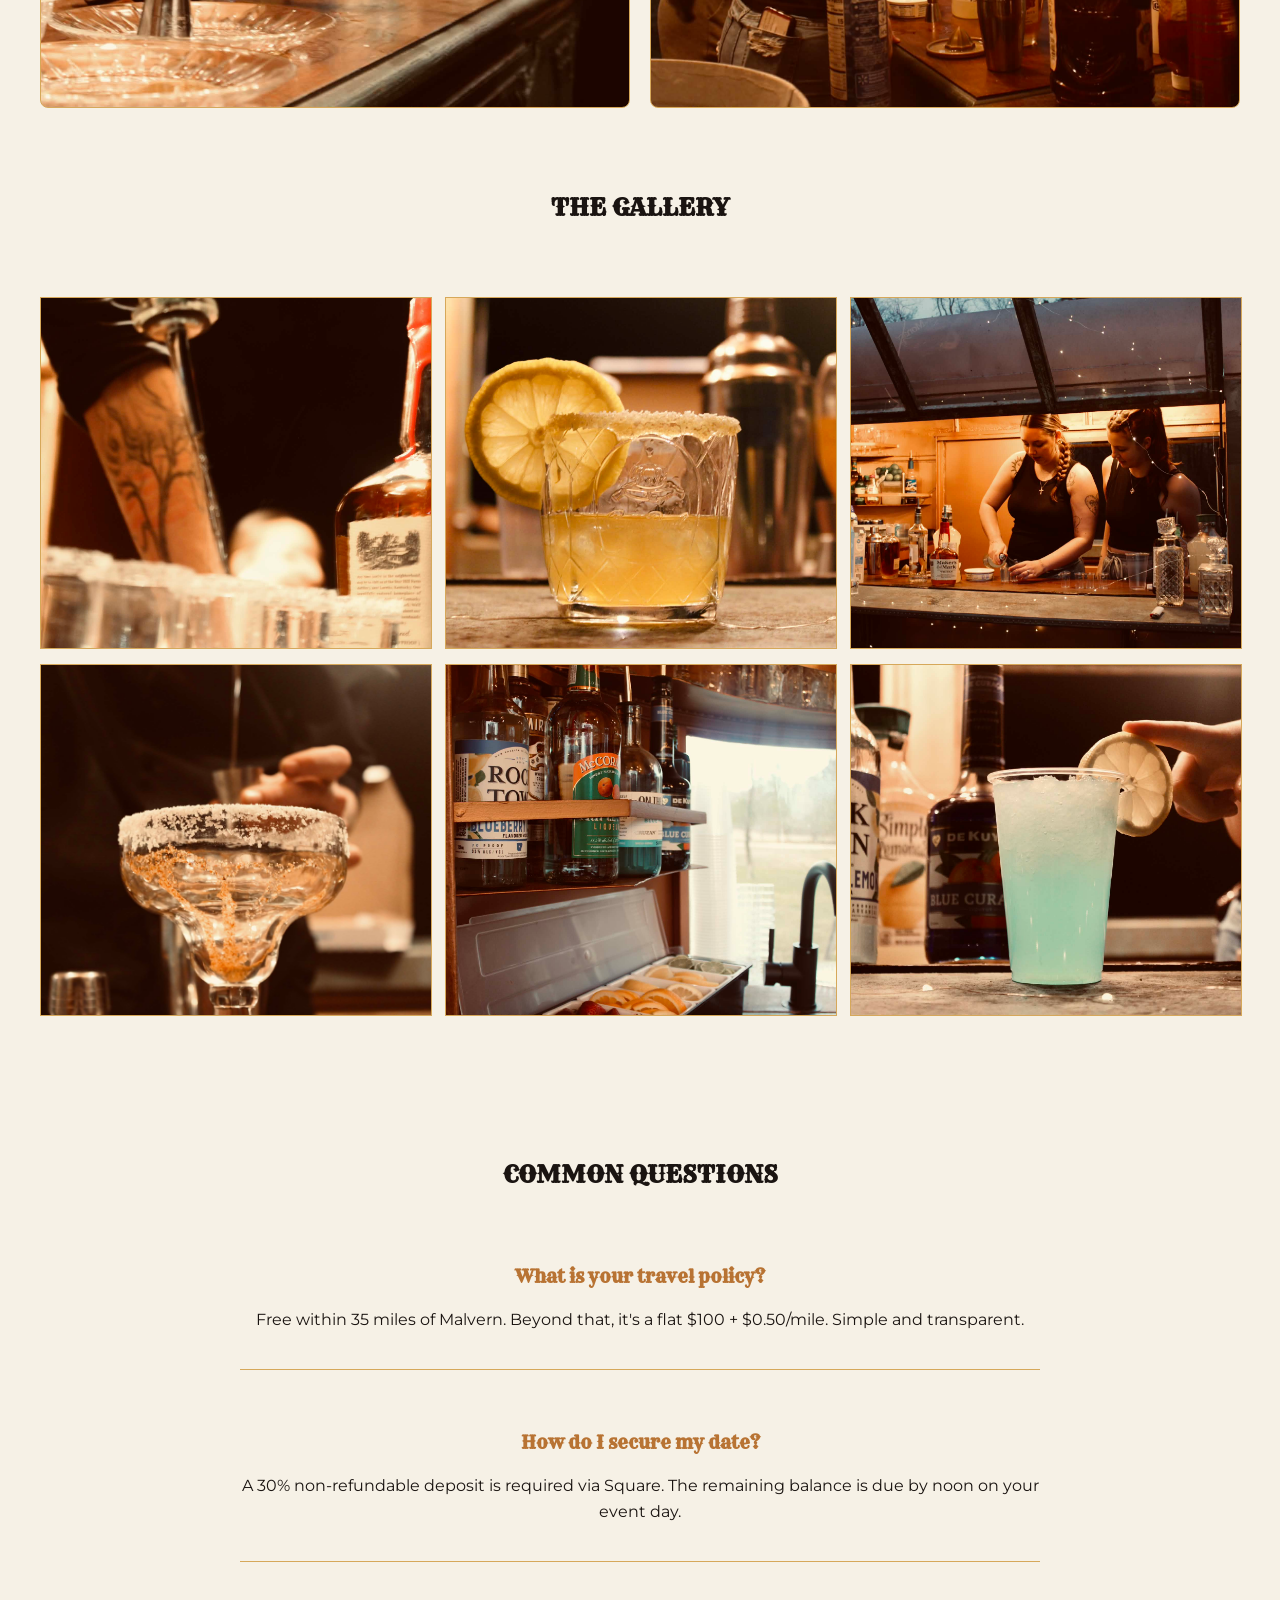
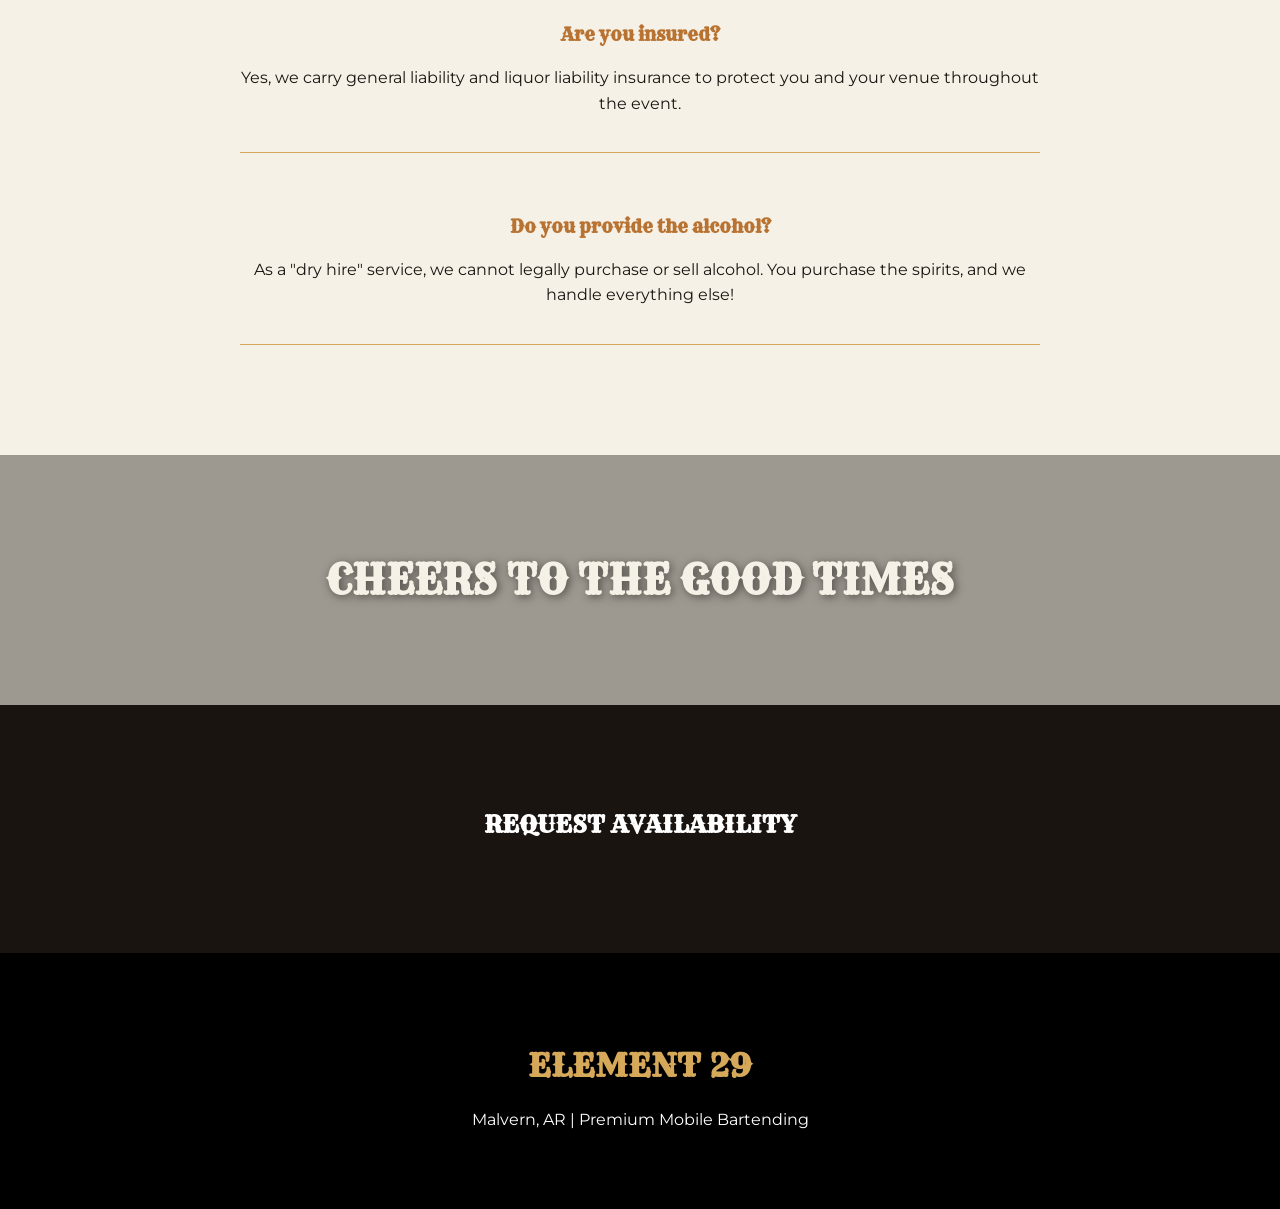
==== commit e437d23c: "Update index.html" ====
--- a/index.html
+++ b/index.html
@@ -173,7 +173,12 @@
         </div>
     </section>
 
-    <!-- Start Square Appointments Embed Code --><script src='https://square.site/appointments/buyer/widget/fl3yro7550391n/LXHPTP0TXZZQV.js'></script><!-- End Square Appointments Embed Code -->
+    <section class="booking-section" id="booking">
+        <div class="form-container">
+            <h2 class="section-title centered western-text">Request Availability</h2>
+            <script src='https://square.site/appointments/buyer/widget/fl3yro7550391n/LXHPTP0TXZZQV.js'></script>
+            </div>
+    </section>
 
     <footer>
         <h2 class="footer-brand western-text">Element 29</h2>
@@ -182,5 +187,4 @@
 
     <script src="script.js"></script>
 </body>
-
 </html>
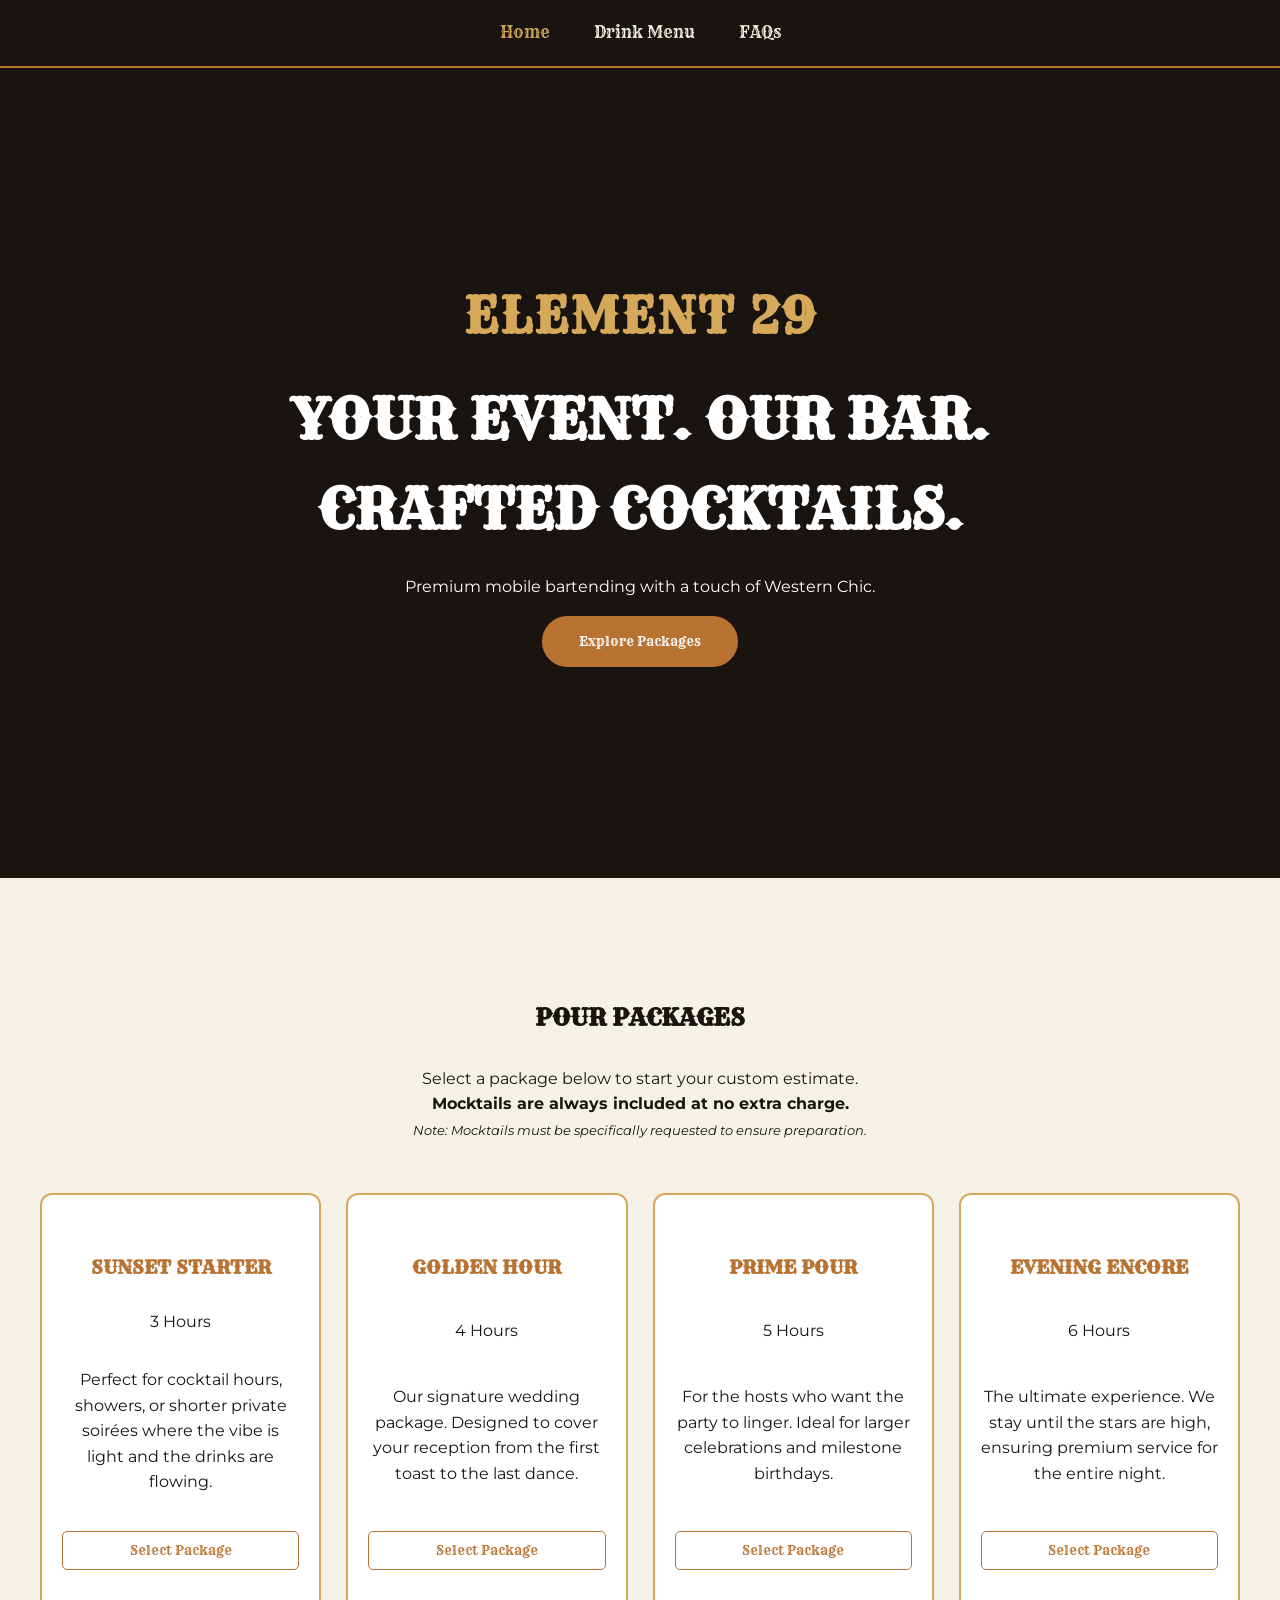
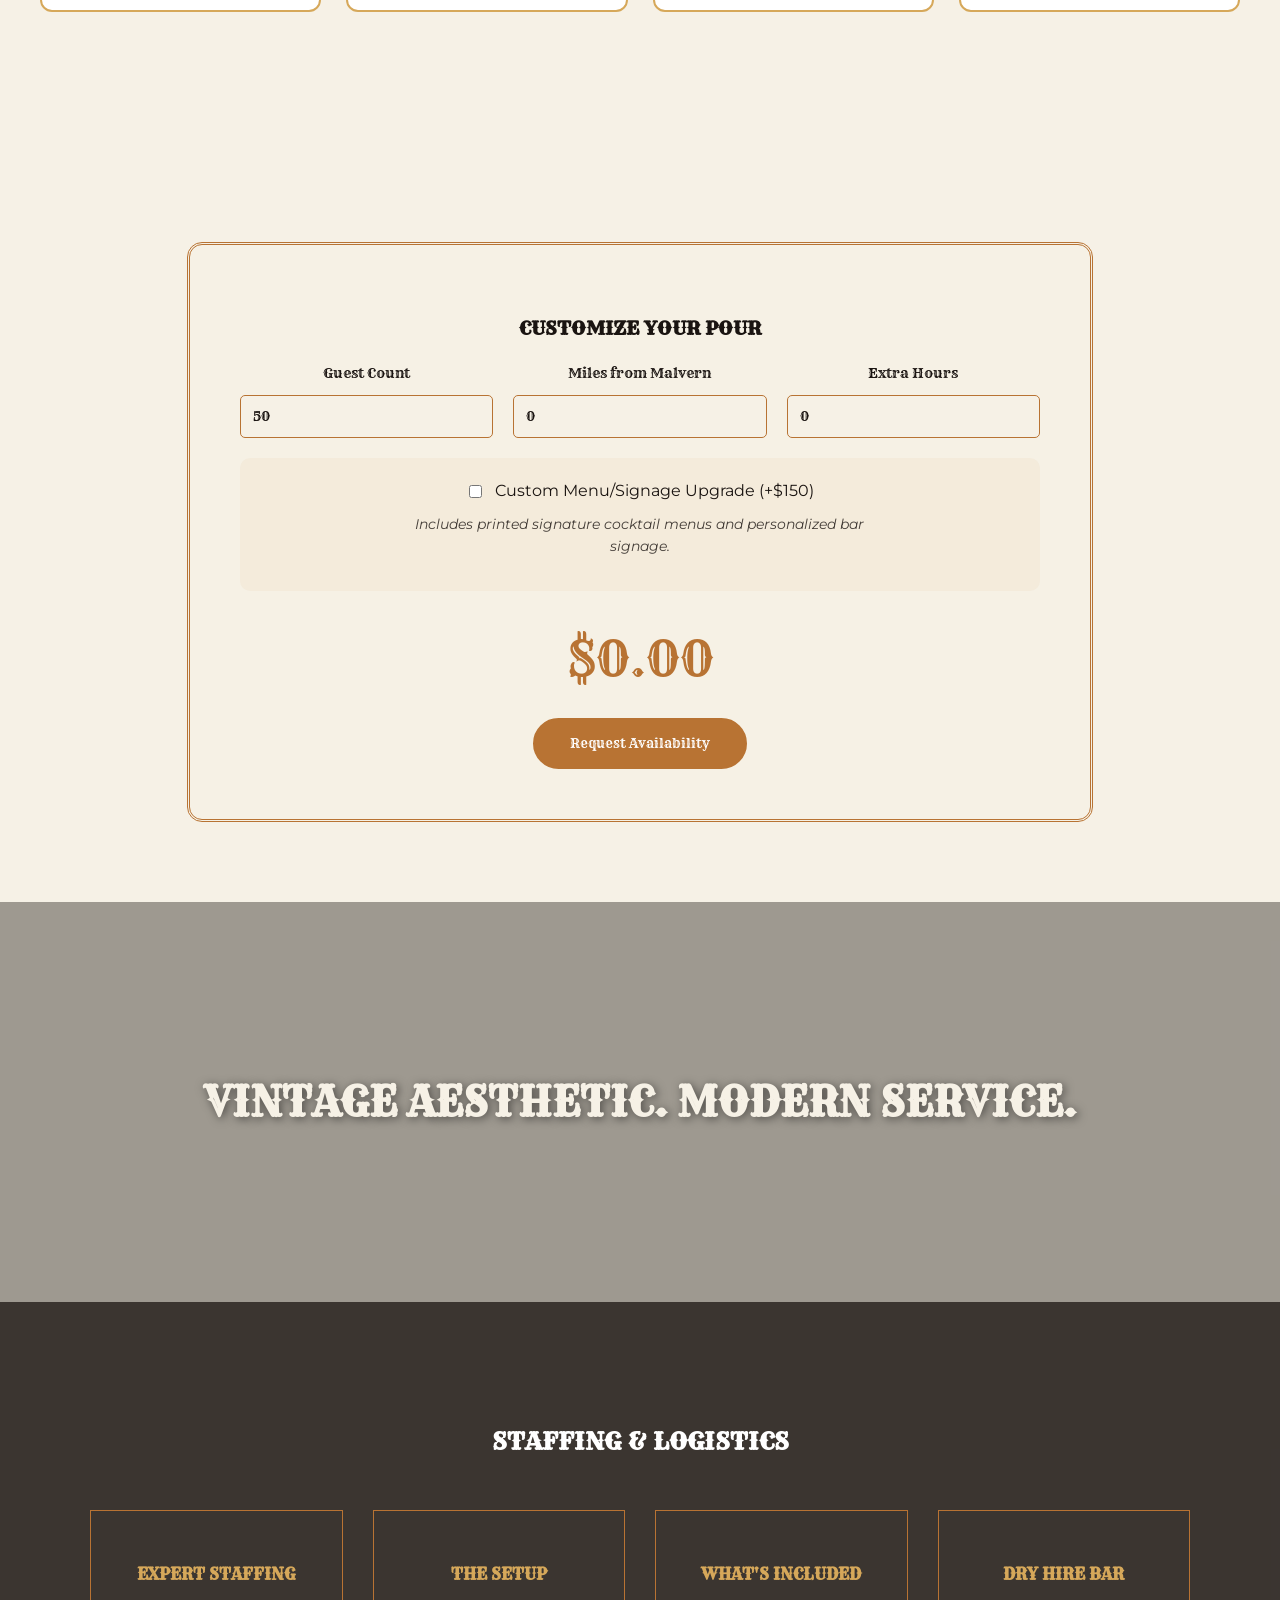
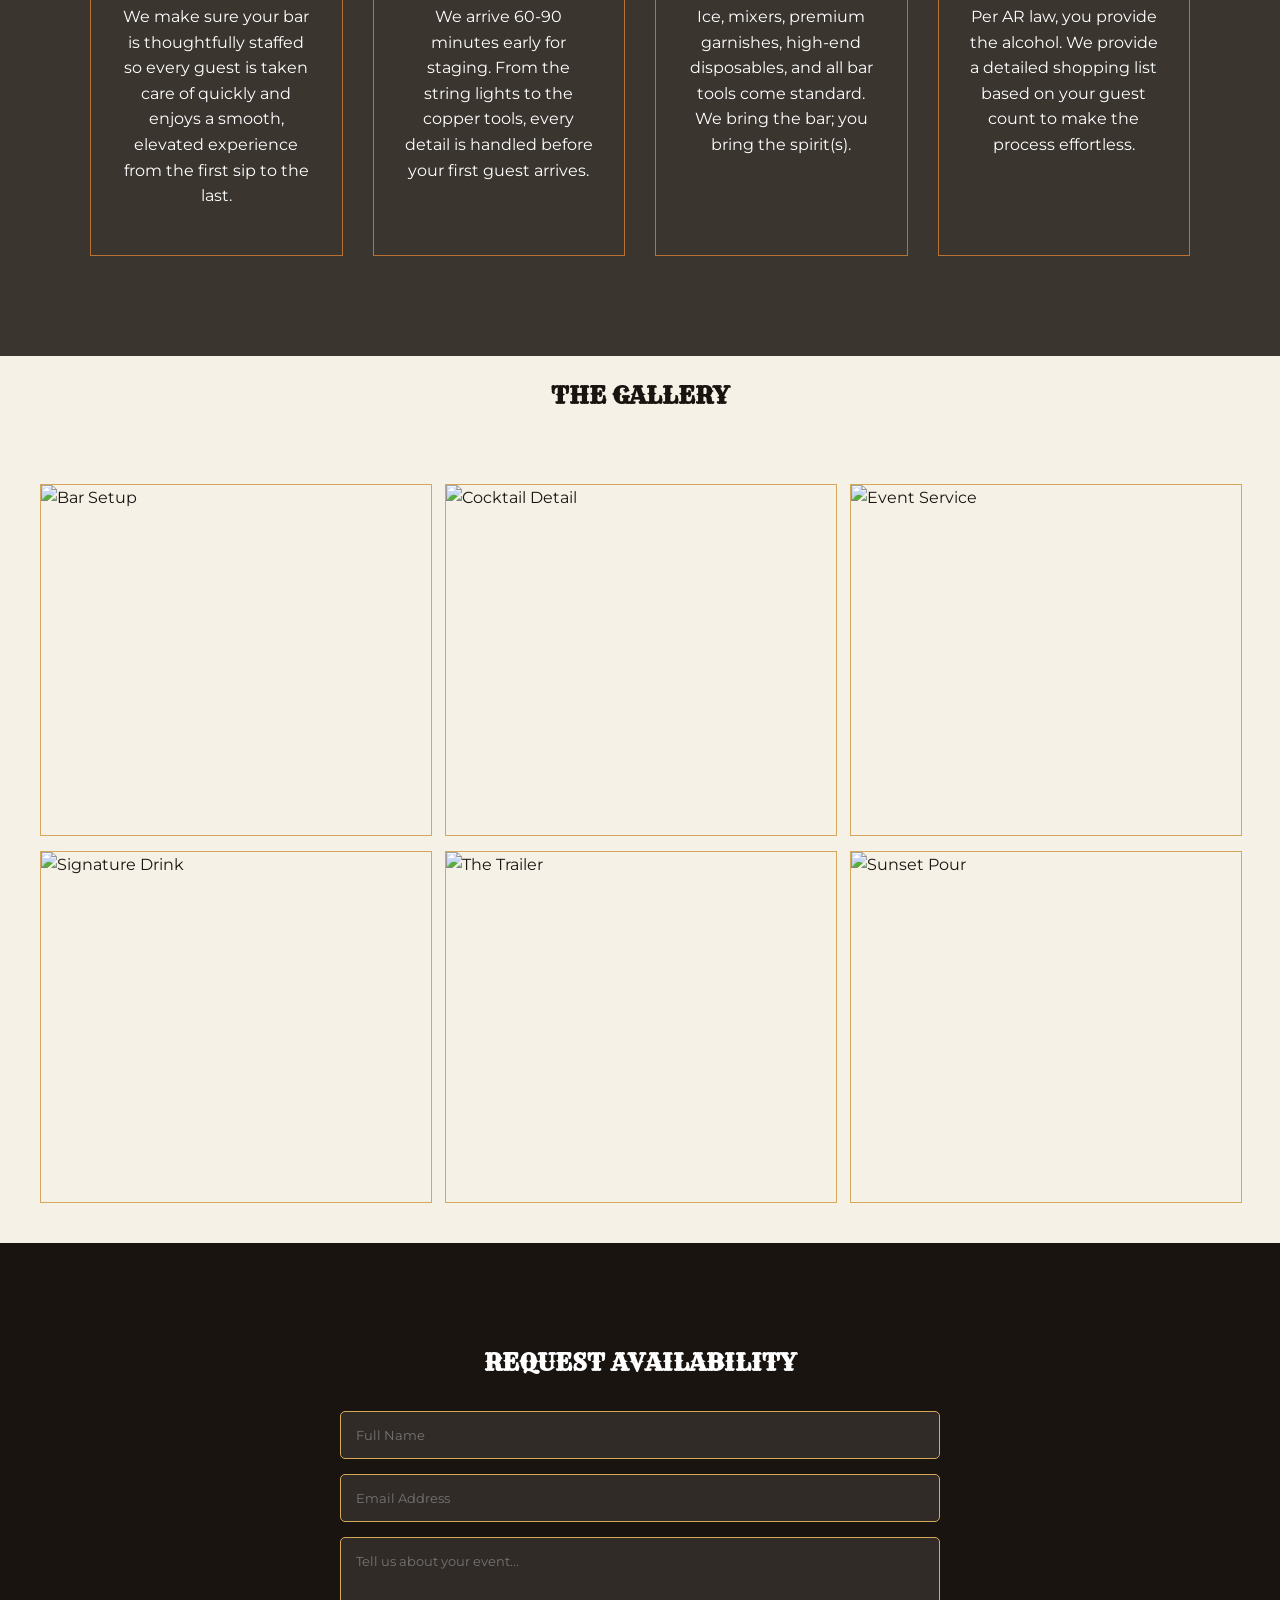
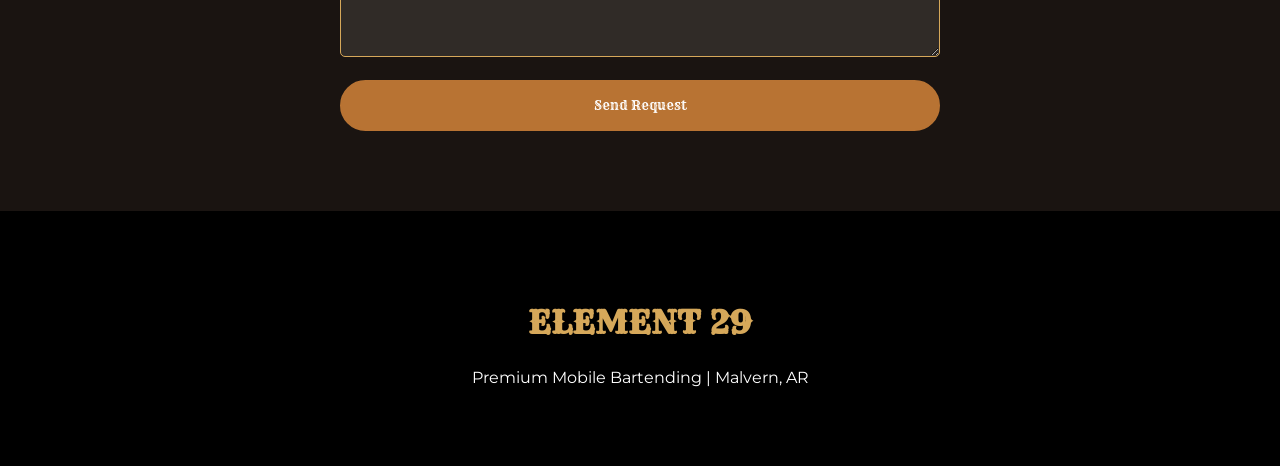
==== commit 0285a848: "Add files via upload" ====
--- a/index.html
+++ b/index.html
@@ -4,12 +4,16 @@
     <meta charset="UTF-8">
     <meta name="viewport" content="width=device-width, initial-scale=1.0">
     <title>Element 29 | Mobile Bartending</title>
-    <link rel="preconnect" href="https://fonts.googleapis.com">
-    <link rel="preconnect" href="https://fonts.gstatic.com" crossorigin>
     <link href="https://fonts.googleapis.com/css2?family=Cinzel+Decorative:wght@400;700&family=Rye&family=Montserrat:wght@300;400;600&display=swap" rel="stylesheet">
     <link rel="stylesheet" href="styles.css">
 </head>
 <body>
+
+    <nav style="background: var(--espresso); padding: 20px; text-align: center; border-bottom: 2px solid var(--copper);">
+        <a href="index.html" class="western-text" style="color: var(--gold); text-decoration: none; margin: 0 20px;">Home</a>
+        <a href="cocktails.html" class="western-text" style="color: var(--cream); text-decoration: none; margin: 0 20px;">Drink Menu</a>
+        <a href="faq.html" class="western-text" style="color: var(--cream); text-decoration: none; margin: 0 20px;">FAQs</a>
+    </nav>
 
     <header class="hero">
         <div class="hero-bg" style="background-image: url('images/hero.jpg');"></div>
@@ -23,14 +27,6 @@
             </div>
         </div>
     </header>
-
-    <section class="lifestyle-break">
-        <div class="break-img" style="background-image: url('images/lifestyle1.jpg');">
-            <div class="break-overlay">
-                <h2 class="western-text">Vintage Aesthetic. Modern Service.</h2>
-            </div>
-        </div>
-    </section>
 
     <section class="packages" id="packages">
         <h2 class="section-title western-text">Pour Packages</h2>
@@ -67,6 +63,7 @@
         </div>
     </section>
 
+
     <section id="customizer" class="customizer hidden" style="background-image: url('images/calc-bg.jpg');">
         <div class="calc-container">
             <h3 id="selected-pkg-name" class="western-text">Customize Your Pour</h3>
@@ -76,26 +73,30 @@
                     <input type="number" id="calc-guests" value="50" oninput="updateEstimate()">
                 </div>
                 <div class="input-group">
-                    <label>Miles from Hot Springs</label>
+                    <label>Miles from Malvern</label>
                     <input type="number" id="calc-miles" value="0" oninput="updateEstimate()">
                 </div>
                 <div class="input-group">
                     <label>Extra Hours</label>
                     <input type="number" id="calc-extra-hours" value="0" min="0" oninput="updateEstimate()">
                 </div>
-                <div class="input-group checkbox-group">
+                <div class="checkbox-group">
                     <div class="checkbox-container">
                         <input type="checkbox" id="calc-menu" onchange="updateEstimate()">
                         <label>Custom Menu/Signage Upgrade (+$150)</label>
                     </div>
-                    <p class="upgrade-desc">Elevate your bar with a custom-designed menu and professional floral/decor accents that match your event’s specific color palette and theme.</p>
+                    <p class="upgrade-desc">Includes printed signature cocktail menus and personalized bar signage.</p>
                 </div>
             </div>
+            <div id="estimate-total">$0.00</div>
+            <button class="btn btn-primary" onclick="scrollToSection('booking')">Request Availability</button>
+        </div>
+    </section>
 
-            <div class="estimate-box">
-                <div id="estimate-total">$0.00</div>
-                <p id="estimate-details">Select options for breakdown</p>
-                <button class="btn btn-primary" onclick="scrollToSection('booking')">Request Availability</button>
+    <section class="lifestyle-break">
+        <div class="break-img" style="background-image: url('images/lifestyle1.jpg');">
+            <div class="break-overlay">
+                <h2 class="western-text">Vintage Aesthetic. Modern Service.</h2>
             </div>
         </div>
     </section>
@@ -124,67 +125,41 @@
         </div>
     </section>
 
-    <section class="mid-page-photo">
-        <div class="photo-container">
-            <div class="split-photo" style="background-image: url('images/lifestyle2.jpg');"></div>
-            <div class="split-photo" style="background-image: url('images/lifestyle3.jpg');"></div>
-        </div>
-    </section>
 
-    <section class="gallery-section" id="gallery">
-        <h2 class="section-title centered western-text">The Gallery</h2>
+    <section class="gallery-section">
+        <h2 class="section-title western-text">The Gallery</h2>
         <div class="gallery-grid">
-            <img src="images/gal1.jpg" class="gallery-item" alt="Element 29 Event">
-            <img src="images/gal2.jpg" class="gallery-item" alt="Element 29 Event">
-            <img src="images/gal3.jpg" class="gallery-item" alt="Element 29 Event">
-            <img src="images/gal4.jpg" class="gallery-item" alt="Element 29 Event">
-            <img src="images/gal5.jpg" class="gallery-item" alt="Element 29 Event">
-            <img src="images/gal6.jpg" class="gallery-item" alt="Element 29 Event">
-        </div>
-    </section>
-
-    <section class="faq-section">
-        <h2 class="section-title centered western-text">Common Questions</h2>
-        <div class="faq-list centered">
-            <div class="faq-item">
-                <h5>What is your travel policy?</h5>
-                <p>Free within 35 miles of Malvern. Beyond that, it's a flat $100 + $0.50/mile. Simple and transparent.</p>
-            </div>
-            <div class="faq-item">
-                <h5>How do I secure my date?</h5>
-                <p>A 30% non-refundable deposit is required via Square. The remaining balance is due by noon on your event day.</p>
-            </div>
-            <div class="faq-item">
-                <h5>Are you insured?</h5>
-                <p>Yes, we carry general liability and liquor liability insurance to protect you and your venue throughout the event.</p>
-            </div>
-            <div class="faq-item">
-                <h5>Do you provide the alcohol?</h5>
-                <p>As a "dry hire" service, we cannot legally purchase or sell alcohol. You purchase the spirits, and we handle everything else!</p>
-            </div>
-        </div>
-    </section>
-
-    <section class="lifestyle-break mini">
-        <div class="break-img" style="background-image: url('images/lifestyle4.jpg');">
-            <div class="break-overlay">
-                <h2 class="western-text">Cheers to the Good Times</h2>
-            </div>
+            <img src="images/gal1.jpg" class="gallery-item" alt="Bar Setup">
+            <img src="images/gal2.jpg" class="gallery-item" alt="Cocktail Detail">
+            <img src="images/gal3.jpg" class="gallery-item" alt="Event Service">
+            <img src="images/gal4.jpg" class="gallery-item" alt="Signature Drink">
+            <img src="images/gal5.jpg" class="gallery-item" alt="The Trailer">
+            <img src="images/gal6.jpg" class="gallery-item" alt="Sunset Pour">
         </div>
     </section>
 
     <section class="booking-section" id="booking">
         <div class="form-container">
-            <h2 class="section-title centered western-text">Request Availability</h2>
-            <script src='https://square.site/appointments/buyer/widget/fl3yro7550391n/LXHPTP0TXZZQV.js'></script>
-            </div>
+            <h2 class="section-title white western-text">Request Availability</h2>
+            <form class="western-form">
+                <input type="text" placeholder="Full Name" required>
+                <input type="email" placeholder="Email Address" required>
+                <textarea placeholder="Tell us about your event..." required></textarea>
+                <button type="submit" class="btn btn-primary full-width">Send Request</button>
+            </form>
+        </div>
     </section>
 
     <footer>
         <h2 class="footer-brand western-text">Element 29</h2>
-        <p>Malvern, AR | Premium Mobile Bartending</p>
+        <p>Premium Mobile Bartending | Malvern, AR</p>
     </footer>
 
     <script src="script.js"></script>
+    <script>
+        function scrollToSection(id) {
+            document.getElementById(id).scrollIntoView({ behavior: 'smooth' });
+        }
+    </script>
 </body>
-</html>
+</html>
--- a/styles.css
+++ b/styles.css
@@ -1,3 +1,4 @@
+/* --- VARIABLES & ROOT --- */
 :root {
     --cream: #F6F1E6;
     --espresso: #1A1411;
@@ -8,117 +9,500 @@
     --font-body: 'Montserrat', sans-serif;
 }
 
-body { background-color: var(--cream); color: var(--espresso); font-family: var(--font-body); margin: 0; line-height: 1.6; }
-h1, h2, h3 { font-family: var(--font-western); text-transform: uppercase; }
-.western-text { font-family: var(--font-western) !important; }
-.section-title { text-align: center; margin-bottom: 30px; }
-.centered { text-align: center; width: 100%; display: flex; flex-direction: column; align-items: center; }
-
-/* HERO restoration */
+/* --- BASE STYLES --- */
+body { 
+    background-color: var(--cream); 
+    color: var(--espresso); 
+    font-family: var(--font-body); 
+    margin: 0; 
+    line-height: 1.6; 
+}
+
+h1, h2, h3, h4, h5 { 
+    font-family: var(--font-western); 
+    text-transform: uppercase; 
+}
+
+.western-text { 
+    font-family: var(--font-western) !important; 
+}
+
+.section-title { 
+    text-align: center; 
+    margin-bottom: 30px; 
+}
+
+.centered { 
+    text-align: center; 
+    width: 100%; 
+    display: flex; 
+    flex-direction: column; 
+    align-items: center; 
+}
+
+.white { color: white; }
+.hidden { display: none; }
+
+/* --- NAVIGATION --- */
+nav {
+    background: var(--espresso);
+    padding: 20px;
+    text-align: center;
+    border-bottom: 2px solid var(--copper);
+    position: sticky;
+    top: 0;
+    z-index: 1000;
+}
+
+nav a {
+    text-decoration: none;
+    margin: 0 20px;
+    transition: 0.3s;
+}
+
+/* --- HERO SECTION --- */
 .hero {
-    height: 90vh; display: flex; align-items: center; justify-content: center;
-    text-align: center; position: relative; background: var(--espresso);
-}
-.hero-bg { position: absolute; width: 100%; height: 100%; background-size: cover; background-position: center; opacity: 0.7; }
-.hero-overlay { position: absolute; width: 100%; height: 100%; background: linear-gradient(to bottom, transparent, rgba(26,20,17,0.8)); }
-.hero-content { position: relative; z-index: 2; color: white; padding: 20px; }
-.brand-title { font-size: 3rem; letter-spacing: 2px; color: var(--gold); margin: 0; }
-.headline { font-size: 3.5rem; font-family: var(--font-western); margin: 20px 0; color: white; }
-
-/* LIFESTYLE BREAKS (New Photo Areas) */
+    height: 90vh; 
+    display: flex; 
+    align-items: center; 
+    justify-content: center;
+    text-align: center; 
+    position: relative; 
+    background: var(--espresso);
+}
+
+.hero-bg { 
+    position: absolute; 
+    width: 100%; 
+    height: 100%; 
+    background-size: cover; 
+    background-position: center; 
+    opacity: 0.7; 
+}
+
+.hero-overlay { 
+    position: absolute; 
+    width: 100%; 
+    height: 100%; 
+    background: linear-gradient(to bottom, transparent, rgba(26,20,17,0.8)); 
+}
+
+.hero-content { 
+    position: relative; 
+    z-index: 2; 
+    color: white; 
+    padding: 20px; 
+}
+
+.brand-title { 
+    font-size: 3rem; 
+    letter-spacing: 2px; 
+    color: var(--gold); 
+    margin: 0; 
+}
+
+.headline { 
+    font-size: 3.5rem; 
+    font-family: var(--font-western); 
+    margin: 20px 0; 
+    color: white; 
+}
+
+/* --- LIFESTYLE BREAKS --- */
 .lifestyle-break {
-    height: 400px; width: 100%; overflow: hidden; position: relative;
-}
-.lifestyle-break.mini { height: 250px; }
+    height: 400px; 
+    width: 100%; 
+    overflow: hidden; 
+    position: relative;
+}
+
 .break-img {
-    width: 100%; height: 100%; background-size: cover; background-position: center; background-attachment: fixed;
-}
+    width: 100%; 
+    height: 100%; 
+    background-size: cover; 
+    background-position: center; 
+    background-attachment: fixed;
+}
+
 .break-overlay {
-    position: absolute; top: 0; left: 0; width: 100%; height: 100%;
-    background: rgba(26, 20, 17, 0.4); display: flex; align-items: center; justify-content: center;
-}
+    position: absolute; 
+    top: 0; 
+    left: 0; 
+    width: 100%; 
+    height: 100%;
+    background: rgba(26, 20, 17, 0.4); 
+    display: flex; 
+    align-items: center; 
+    justify-content: center;
+}
+
 .break-overlay h2 {
-    color: var(--cream); font-size: 2.5rem; text-shadow: 2px 2px 10px rgba(0,0,0,0.5);
-}
-
-.mid-page-photo { padding: 60px 20px; background: var(--cream); }
-.photo-container { display: flex; gap: 20px; max-width: 1200px; margin: 0 auto; height: 500px; }
-.split-photo { flex: 1; background-size: cover; background-position: center; border: 1px solid var(--gold); border-radius: 8px; }
-
-/* PACKAGES */
-.packages { padding: 100px 20px; text-align: center; }
-.package-cards { display: grid; grid-template-columns: repeat(auto-fit, minmax(250px, 1fr)); gap: 25px; max-width: 1200px; margin: 50px auto; }
+    color: var(--cream); 
+    font-size: 2.5rem; 
+    text-shadow: 2px 2px 10px rgba(0,0,0,0.5);
+}
+
+/* --- CARDS & PACKAGES --- */
+.packages { 
+    padding: 100px 20px; 
+    text-align: center; 
+}
+
+.package-cards { 
+    display: grid; 
+    grid-template-columns: repeat(auto-fit, minmax(250px, 1fr)); 
+    gap: 25px; 
+    max-width: 1200px; 
+    margin: 50px auto; 
+}
+
 .card { 
-    background: white; border: 2px solid var(--gold); padding: 40px 20px; border-radius: 12px; 
-    transition: 0.3s; cursor: pointer; display: flex; flex-direction: column; justify-content: space-between;
-}
-.card:hover { transform: translateY(-10px); box-shadow: 0 10px 30px rgba(184,115,51,0.2); }
-.card h3 { color: var(--copper); margin-bottom: 10px; }
-
-/* LOGISTICS */
-.logistics-section { background-size: cover; background-attachment: fixed; position: relative; }
-.logistics-overlay { background: rgba(26,20,17,0.85); padding: 100px 20px; }
-.logistics-grid { display: grid; grid-template-columns: repeat(auto-fit, minmax(250px, 1fr)); gap: 30px; max-width: 1100px; margin: 50px auto 0; }
-.log-card { border: 1px solid var(--copper); padding: 30px; color: white; text-align: center; }
-.log-card h4 { color: var(--gold); font-family: var(--font-western); margin-bottom: 15px; }
-.white { color: white; }
-
-/* BUTTONS */
-.btn { padding: 15px 35px; border-radius: 50px; border: 2px solid var(--copper); cursor: pointer; transition: 0.3s; font-family: var(--font-western); }
-.btn-primary { background: var(--copper); color: white; }
-.btn-primary:hover { background: transparent; color: var(--copper); box-shadow: 0 0 20px var(--gold); }
-.btn-select { background: transparent; color: var(--copper); border: 1px solid var(--copper); padding: 10px 20px; margin-top: 20px; font-family: var(--font-western); cursor: pointer; border-radius: 5px; }
+    background: white; 
+    border: 2px solid var(--gold); 
+    padding: 40px 20px; 
+    border-radius: 12px; 
+    transition: 0.3s; 
+    cursor: pointer; 
+    display: flex; 
+    flex-direction: column; 
+    justify-content: space-between;
+}
+
+.card:hover { 
+    transform: translateY(-10px); 
+    box-shadow: 0 10px 30px rgba(184,115,51,0.2); 
+}
+
+.card h3 { 
+    color: var(--copper); 
+    margin-bottom: 10px; 
+}
+
+/* --- DRINK MENU GRID --- */
+.drink-grid {
+    display: grid;
+    grid-template-columns: repeat(4, 1fr);
+    gap: 20px;
+    max-width: 1200px;
+    margin: 40px auto;
+    padding: 0 20px;
+}
+
+.drink-card-img {
+    width: 100%;
+    height: 250px;
+    object-fit: cover;
+    border-radius: 8px;
+    margin-bottom: 15px;
+    border: 1px solid var(--gold);
+}
+
+/* --- CUSTOMIZER / CALCULATOR --- */
+.customizer { 
+    padding: 80px 20px; 
+    background-size: cover; 
+    background-attachment: fixed; 
+    display: flex; 
+    justify-content: center; 
+}
+
+.calc-container { 
+    background: rgba(246, 241, 230, 0.98); 
+    max-width: 800px; 
+    width: 100%; 
+    padding: 50px; 
+    border-radius: 15px; 
+    border: 3px double var(--copper); 
+    text-align: center; 
+}
+
+.calc-grid { 
+    display: grid; 
+    grid-template-columns: repeat(auto-fit, minmax(200px, 1fr)); 
+    gap: 20px; 
+    margin-bottom: 30px; 
+}
+
+.input-group label { 
+    display: block; 
+    font-family: var(--font-western); 
+    margin-bottom: 10px; 
+    color: var(--espresso); 
+    font-size: 0.9rem; 
+}
+
+.input-group input[type="number"] { 
+    width: 100%; 
+    padding: 12px; 
+    border: 1px solid var(--copper); 
+    background: var(--cream); 
+    font-family: var(--font-western); 
+    color: var(--espresso); 
+    border-radius: 5px; 
+    box-sizing: border-box;
+}
+
+.checkbox-group { 
+    grid-column: 1 / -1; 
+    display: flex; 
+    flex-direction: column !important; 
+    align-items: center; 
+    padding: 20px; 
+    background: rgba(184, 115, 51, 0.05); 
+    border-radius: 10px;
+}
+
+.checkbox-container { 
+    display: flex; 
+    align-items: center; 
+    gap: 10px; 
+    margin-bottom: 5px; 
+}
+
+.upgrade-desc { 
+    font-size: 0.85rem; 
+    color: var(--espresso); 
+    max-width: 500px; 
+    opacity: 0.8; 
+    font-style: italic; 
+    margin-top: 5px; 
+}
+
+#estimate-total { 
+    font-family: var(--font-western); 
+    font-size: 3rem; 
+    color: var(--copper); 
+    margin: 20px 0; 
+}
+
+/* --- LOGISTICS --- */
+.logistics-section { 
+    background-size: cover; 
+    background-attachment: fixed; 
+    position: relative; 
+}
+
+.logistics-overlay { 
+    background: rgba(26,20,17,0.85); 
+    padding: 100px 20px; 
+}
+
+.logistics-grid { 
+    display: grid; 
+    grid-template-columns: repeat(auto-fit, minmax(250px, 1fr)); 
+    gap: 30px; 
+    max-width: 1100px; 
+    margin: 50px auto 0; 
+}
+
+.log-card { 
+    border: 1px solid var(--copper); 
+    padding: 30px; 
+    color: white; 
+    text-align: center; 
+}
+
+.log-card h4 { 
+    color: var(--gold); 
+    font-family: var(--font-western); 
+    margin-bottom: 15px; 
+}
+
+/* --- GALLERY GRID --- */
+.gallery-grid { 
+    display: grid; 
+    grid-template-columns: repeat(auto-fit, minmax(300px, 1fr)); 
+    gap: 15px; 
+    padding: 40px; 
+    max-width: 1200px; 
+    margin: 0 auto; 
+}
+
+.gallery-item { 
+    width: 100%; 
+    height: 350px; 
+    object-fit: cover; 
+    border: 1px solid var(--gold); 
+}
+
+/* --- ENHANCED FAQ LAYOUT --- */
+.faq-enhanced-section {
+    padding: 80px 20px;
+    max-width: 1100px;
+    margin: 0 auto;
+}
+
+.faq-row {
+    display: flex;
+    gap: 50px;
+    margin-bottom: 60px;
+    align-items: center;
+}
+
+.faq-row.reverse {
+    flex-direction: row-reverse;
+}
+
+.faq-text-block {
+    flex: 1;
+}
+
+.faq-image-block {
+    flex: 1;
+    height: 450px;
+    background-size: cover;
+    background-position: center;
+    border: 3px double var(--copper); 
+    border-radius: 12px;
+    box-shadow: 10px 10px 0px var(--gold);
+}
+
+.faq-item {
+    margin-bottom: 40px;
+    padding-left: 15px;
+    border-left: 2px solid var(--gold);
+}
+
+.faq-item h5 {
+    color: var(--copper);
+    margin-bottom: 10px;
+    font-size: 1.2rem;
+}
+
+.faq-item p {
+    font-size: 0.95rem;
+    color: var(--espresso);
+    line-height: 1.6;
+}
+
+/* --- BOOKING FORM --- */
+.booking-section { 
+    padding: 80px 20px; 
+    background: var(--espresso); 
+    color: white; 
+}
+
+.form-container { 
+    max-width: 600px; 
+    margin: 0 auto; 
+}
+
+.western-form input, 
+.western-form textarea {
+    width: 100%; 
+    padding: 15px; 
+    margin-bottom: 15px; 
+    background: rgba(246, 241, 230, 0.1); 
+    border: 1px solid var(--gold); 
+    color: white; 
+    font-family: var(--font-body); 
+    border-radius: 5px; 
+    box-sizing: border-box;
+}
+
+.western-form textarea { 
+    height: 120px; 
+}
+
+.western-form #form-summary { 
+    background: rgba(184, 115, 51, 0.2); 
+    font-family: var(--font-western); 
+    color: var(--gold); 
+}
+
+/* --- BUTTONS --- */
+.btn { 
+    padding: 15px 35px; 
+    border-radius: 50px; 
+    border: 2px solid var(--copper); 
+    cursor: pointer; 
+    transition: 0.3s; 
+    font-family: var(--font-western); 
+    display: inline-block;
+}
+
+.btn-primary { 
+    background: var(--copper); 
+    color: white; 
+    text-decoration: none;
+}
+
+.btn-primary:hover { 
+    background: transparent; 
+    color: var(--copper); 
+    box-shadow: 0 0 20px var(--gold); 
+}
+
+.btn-select { 
+    background: transparent; 
+    color: var(--copper); 
+    border: 1px solid var(--copper); 
+    padding: 10px 20px; 
+    margin-top: 20px; 
+    font-family: var(--font-western); 
+    cursor: pointer; 
+    border-radius: 5px; 
+}
+
 .full-width { width: 100%; }
 
-/* GALLERY */
-.gallery-grid { display: grid; grid-template-columns: repeat(auto-fit, minmax(300px, 1fr)); gap: 15px; padding: 40px; max-width: 1200px; margin: 0 auto; }
-.gallery-item { width: 100%; height: 350px; object-fit: cover; border: 1px solid var(--gold); }
-
-/* CUSTOMIZER Aesthetic Update */
-.customizer { padding: 80px 20px; background-size: cover; background-attachment: fixed; display: flex; justify-content: center; }
-.calc-container { background: rgba(246, 241, 230, 0.98); max-width: 800px; width: 100%; padding: 50px; border-radius: 15px; border: 3px double var(--copper); text-align: center; }
-.calc-grid { display: grid; grid-template-columns: repeat(auto-fit, minmax(200px, 1fr)); gap: 20px; margin-bottom: 30px; }
-
-.input-group label { display: block; font-family: var(--font-western); margin-bottom: 10px; color: var(--espresso); font-size: 0.9rem; }
-.input-group input[type="number"] { 
-    width: 100%; padding: 12px; border: 1px solid var(--copper); background: var(--cream); 
-    font-family: var(--font-western); color: var(--espresso); border-radius: 5px; box-sizing: border-box;
-}
-
-.checkbox-group { 
-    grid-column: 1 / -1; display: flex; flex-direction: column !important; align-items: center; 
-    padding: 20px; background: rgba(184, 115, 51, 0.05); border-radius: 10px;
-}
-.checkbox-container { display: flex; align-items: center; gap: 10px; margin-bottom: 5px; }
-.upgrade-desc { font-size: 0.85rem; color: var(--espresso); max-width: 500px; opacity: 0.8; font-style: italic; margin-top: 5px; }
-
-#estimate-total { font-family: var(--font-western); font-size: 3rem; color: var(--copper); margin: 20px 0; }
-
-/* FAQ Section */
-.faq-section { padding: 80px 20px; max-width: 800px; margin: 0 auto; }
-.faq-list { margin-top: 40px; }
-.faq-item { margin-bottom: 30px; border-bottom: 1px solid var(--gold); padding-bottom: 20px; width: 100%; }
-.faq-item h5 { font-family: var(--font-western); color: var(--copper); font-size: 1.1rem; margin-bottom: 10px; }
-
-/* BOOKING SECTION */
-.booking-section { padding: 80px 20px; background: var(--espresso); color: white; }
-.form-container { max-width: 600px; margin: 0 auto; }
-.western-form input, .western-form textarea {
-    width: 100%; padding: 15px; margin-bottom: 15px; background: rgba(246, 241, 230, 0.1); 
-    border: 1px solid var(--gold); color: white; font-family: var(--font-body); border-radius: 5px; box-sizing: border-box;
-}
-.western-form textarea { height: 120px; }
-.western-form #form-summary { background: rgba(184, 115, 51, 0.2); font-family: var(--font-western); color: var(--gold); }
-
-/* FOOTER */
-footer { padding: 60px 20px; text-align: center; background: #000; color: white; }
-.footer-brand { color: var(--gold); font-size: 2rem; margin-bottom: 10px; }
-
-.hidden { display: none; }
+/* --- FOOTER --- */
+footer { 
+    padding: 60px 20px; 
+    text-align: center; 
+    background: #000; 
+    color: white; 
+}
+
+.footer-brand { 
+    color: var(--gold); 
+    font-size: 2rem; 
+    margin-bottom: 10px; 
+}
+
+/* --- MEDIA QUERIES --- */
+@media (max-width: 1024px) {
+    .drink-grid {
+        grid-template-columns: repeat(2, 1fr);
+    }
+}
+
+@media (max-width: 900px) {
+    .faq-row, .faq-row.reverse {
+        flex-direction: column;
+        gap: 30px;
+    }
+    
+    .faq-image-block {
+        width: 100%;
+        height: 300px;
+        order: -1; 
+    }
+    
+    .faq-item {
+        border-left: none;
+        border-bottom: 1px solid var(--gold);
+        padding-bottom: 20px;
+        padding-left: 0;
+    }
+}
 
 @media (max-width: 768px) {
-    .photo-container { flex-direction: column; height: auto; }
-    .split-photo { height: 300px; }
-    .break-overlay h2 { font-size: 1.5rem; }
-    .headline { font-size: 2.2rem; }
+    .drink-grid {
+        grid-template-columns: 1fr;
+    }
+    .gallery-grid { 
+        grid-template-columns: 1fr; 
+        padding: 20px; 
+    }
+    .gallery-item { 
+        height: 300px; 
+    }
+    .headline { 
+        font-size: 2.2rem; 
+    }
+    .card {
+        max-width: 400px;
+        margin: 0 auto;
+    }
 }
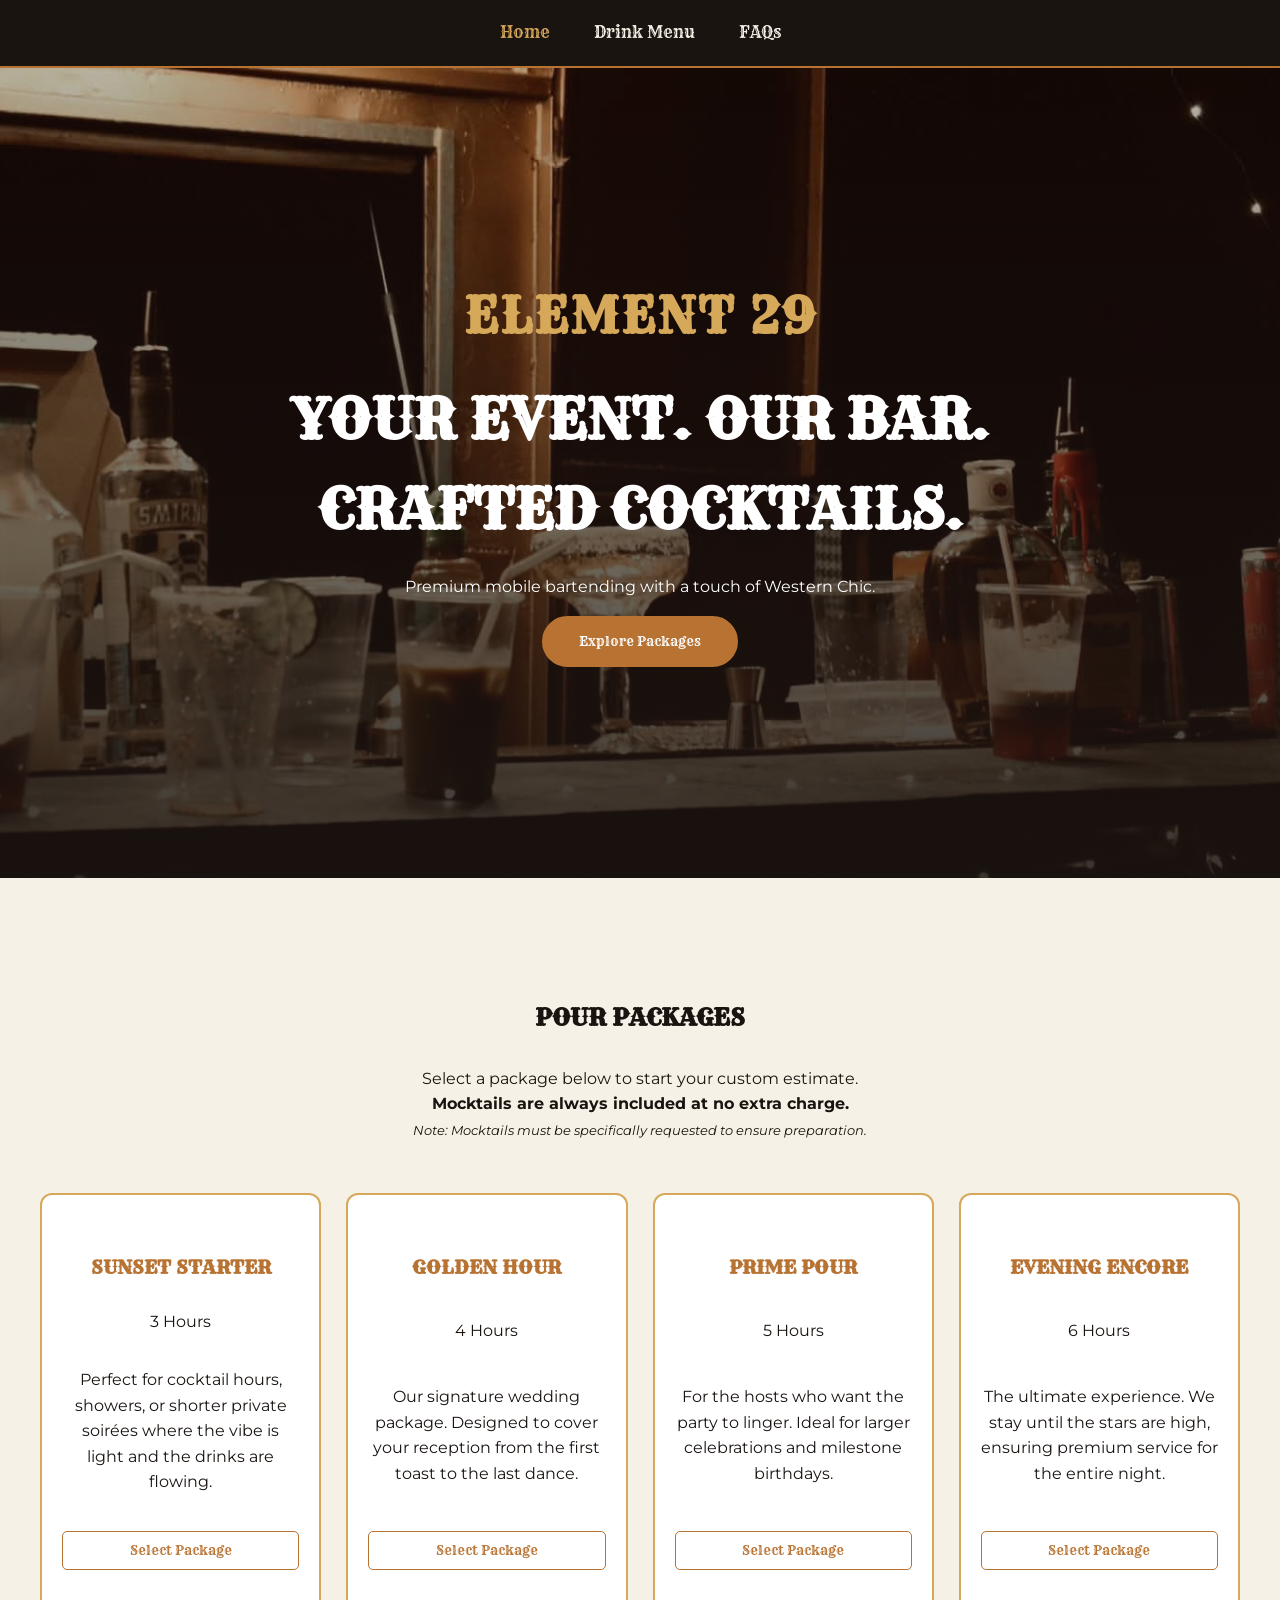
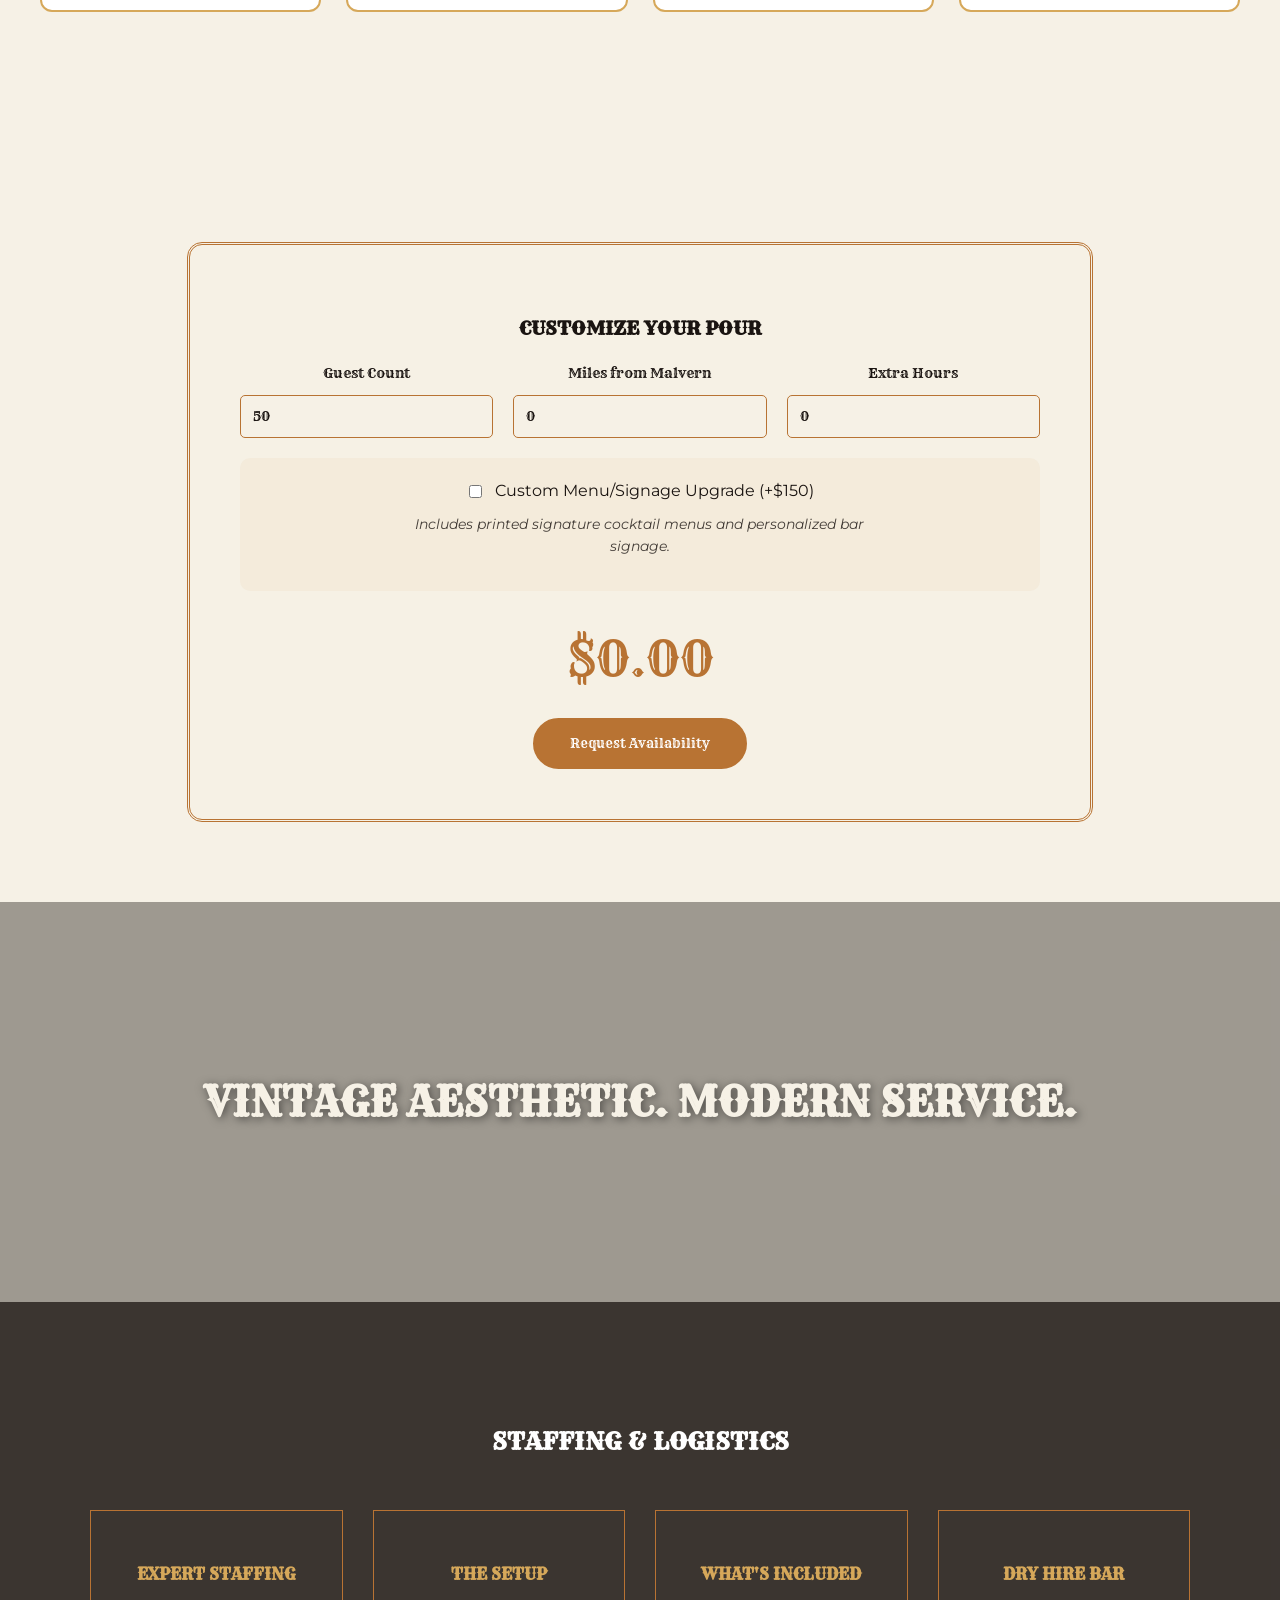
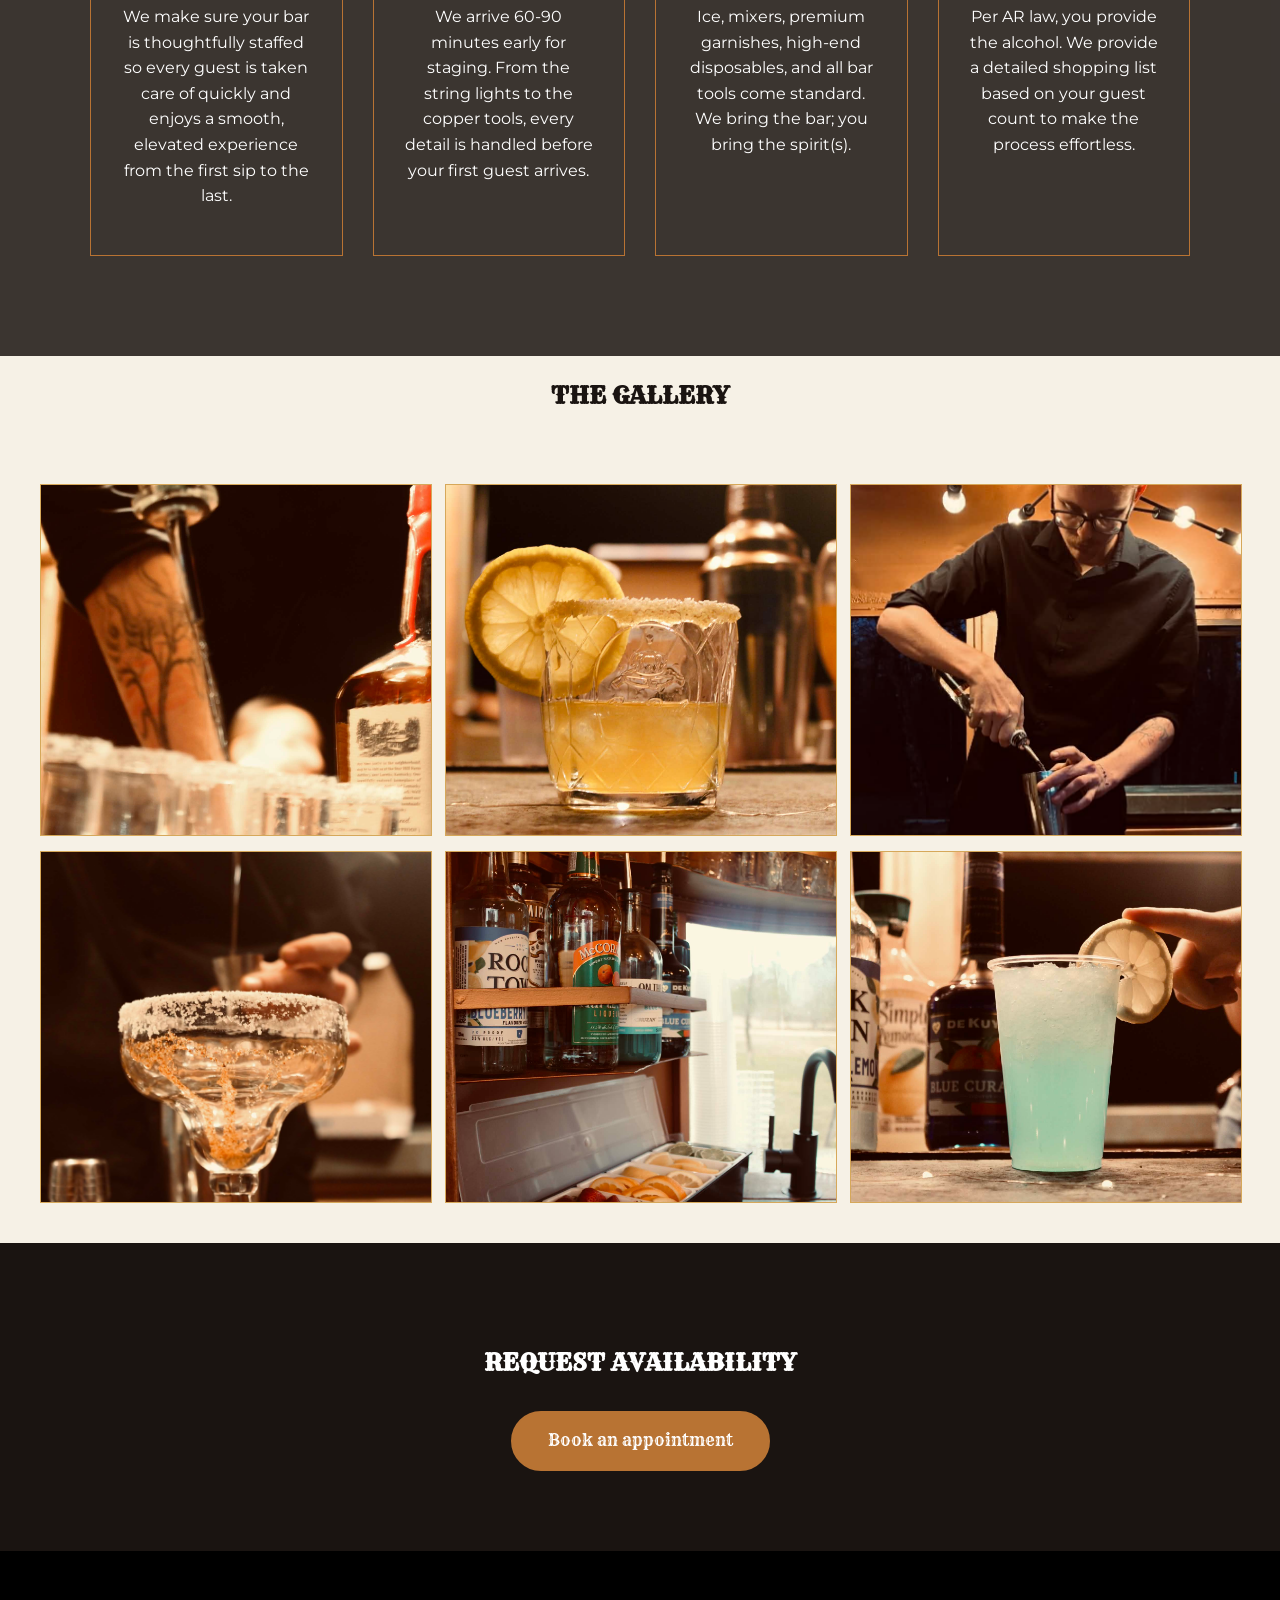
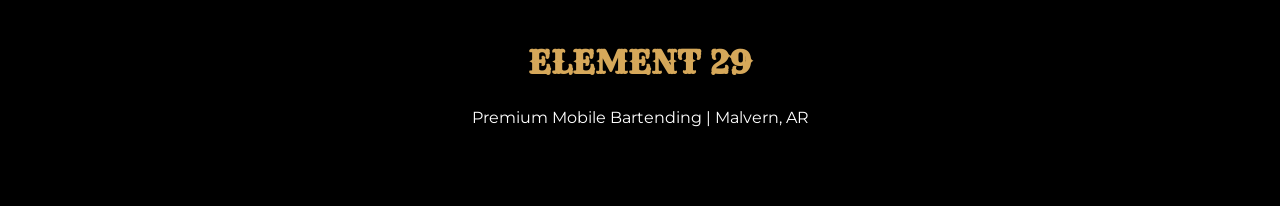
==== commit fa3615f0: "Update index.html" ====
--- a/index.html
+++ b/index.html
@@ -139,16 +139,13 @@
     </section>
 
     <section class="booking-section" id="booking">
-        <div class="form-container">
-            <h2 class="section-title white western-text">Request Availability</h2>
-            <form class="western-form">
-                <input type="text" placeholder="Full Name" required>
-                <input type="email" placeholder="Email Address" required>
-                <textarea placeholder="Tell us about your event..." required></textarea>
-                <button type="submit" class="btn btn-primary full-width">Send Request</button>
-            </form>
-        </div>
-    </section>
+    <div class="form-container">
+        <h2 class="section-title white western-text">Request Availability</h2>
+        <form class="western-form" style="text-align: center;">
+            <a href="https://app.squareup.com/appointments/buyer/widget/ze6nshzvxg20jp/L0C767BJ7JVWX" class="btn btn-primary">Book an appointment</a>
+        </form>
+    </div>
+</section>
 
     <footer>
         <h2 class="footer-brand western-text">Element 29</h2>
@@ -162,4 +159,5 @@
         }
     </script>
 </body>
-</html>+
+</html>
